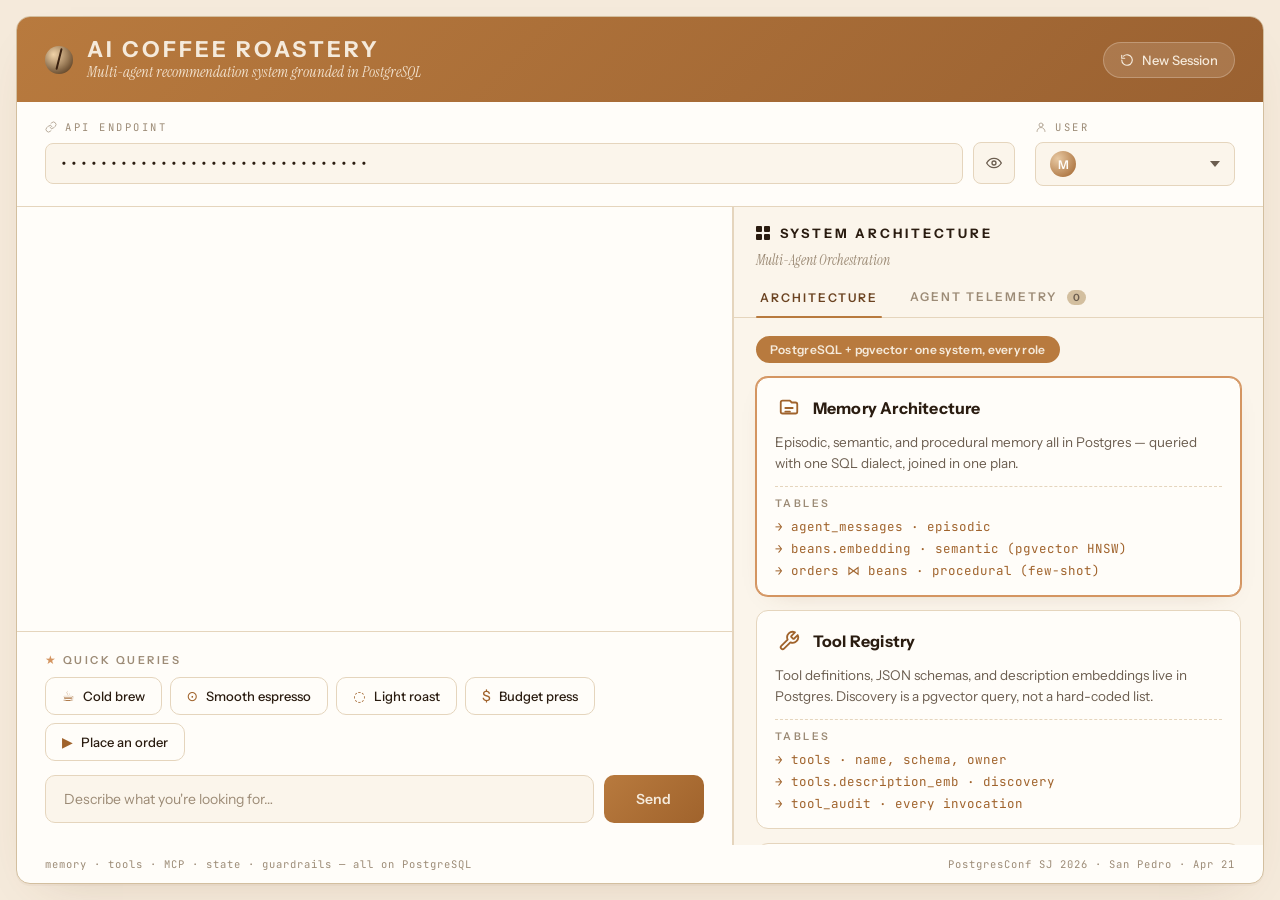
==== conferences/postgresconf-2026-agentic-postgres/static/index.html @ 7994aa8c "Initial: PostgresConf 2026 — Agentic AI on PostgreSQL" ====
<!doctype html>
<html lang="en">
<head>
<meta charset="utf-8" />
<meta name="viewport" content="width=device-width,initial-scale=1,maximum-scale=1" />
<title>AI Coffee Roastery · Agentic AI on PostgreSQL</title>
<link rel="preconnect" href="https://fonts.googleapis.com">
<link rel="preconnect" href="https://fonts.gstatic.com" crossorigin>
<link href="https://fonts.googleapis.com/css2?family=Instrument+Serif:ital@0;1&family=Instrument+Sans:wght@400;500;600;700&family=JetBrains+Mono:wght@400;500;700&display=swap" rel="stylesheet">
<style>
  :root {
    --cream:     #F5EADB;
    --cream-2:   #EFE2CE;
    --cream-3:   #FBF5EB;
    --paper:     #FFFDF9;
    --coffee:    #B87A3E;
    --coffee-d:  #6B4321;
    --coffee-l:  #D49561;
    --coffee-xl: #E8C9A3;
    --coffee-mid:#A0632C;
    --tan:       #D4A574;
    --ink:       #2A1C10;
    --ink-mut:   #6B5D4F;
    --ink-dim:   #9C8B76;
    --line-w:    #E5D5BD;
    --line-d:    #D3BF9F;
    --amber-chat:#C97F2A;
    --surface:   #FFFCF5;
    --surface-2: #F3E8D3;
    --accent-hi: #F0B877;
    --ok:        #6B8E4A;
    --warn:      #C97F2A;
    --err:       #B94A3B;

    --f-display: 'Instrument Serif', ui-serif, Georgia, serif;
    --f-ui:      'Instrument Sans', ui-sans-serif, system-ui, sans-serif;
    --f-mono:    'JetBrains Mono', ui-monospace, 'SF Mono', Menlo, monospace;
  }

  * { box-sizing: border-box; }
  html, body { margin: 0; height: 100%; overflow: hidden; font-family: var(--f-ui); }
  body {
    background: var(--cream);
    color: var(--ink);
    font-size: 14px;
    -webkit-font-smoothing: antialiased;
  }
  button { font-family: inherit; }
  input, textarea { font-family: inherit; }

  .app {
    display: grid;
    grid-template-rows: auto auto 1fr auto;
    height: 100vh;
    background: var(--cream);
    padding: 16px;
    gap: 0;
  }
  .shell {
    background: var(--paper);
    border: 1px solid var(--line-d);
    border-radius: 14px;
    overflow: hidden;
    display: grid;
    grid-template-rows: auto auto 1fr;
    box-shadow: 0 2px 0 rgba(107,67,33,0.04), 0 18px 50px -30px rgba(107,67,33,0.25);
  }
  .main { display: grid; grid-template-columns: minmax(0, 1.35fr) minmax(0, 1fr); min-height: 0; }
  @media (max-width: 1100px) { .main { grid-template-columns: 1fr; } .chat { border-right: 0 !important; } .side { border-top: 1px solid var(--line-w); } }

  .topbar {
    background: linear-gradient(135deg, #B87A3E 0%, #9A6131 100%);
    color: var(--cream);
    display: flex;
    align-items: center;
    justify-content: space-between;
    padding: 22px 28px;
  }
  .brand { display: flex; align-items: baseline; gap: 14px; }
  .brand .bean {
    width: 28px; height: 28px; border-radius: 50%;
    background: radial-gradient(circle at 30% 30%, #F1D3A8, #5A3818);
    position: relative; align-self: center;
    box-shadow: inset 0 -4px 8px rgba(0,0,0,0.18);
  }
  .brand .bean::after {
    content: ''; position: absolute; left: 50%; top: 10%;
    width: 2px; height: 80%; background: #3A2110;
    transform: translateX(-50%) rotate(14deg); border-radius: 2px;
  }
  .brand-text { display: flex; flex-direction: column; gap: 4px; }
  .brand .name {
    font-family: var(--f-ui); font-weight: 700;
    font-size: 22px; letter-spacing: 3px; text-transform: uppercase;
    line-height: 1;
  }
  .brand .sub {
    font-family: var(--f-display); font-style: italic;
    font-size: 15px; color: rgba(255,248,236,0.82);
    line-height: 1;
  }
  .topbar-right { display: flex; align-items: center; gap: 12px; }
  .new-session {
    display: inline-flex; align-items: center; gap: 8px;
    background: rgba(255,248,236,0.14);
    border: 1px solid rgba(255,248,236,0.25);
    color: var(--cream);
    font-family: var(--f-ui); font-size: 13px; font-weight: 500;
    padding: 9px 16px; border-radius: 999px;
    cursor: pointer; transition: background 0.15s, border-color 0.15s;
  }
  .new-session:hover { background: rgba(255,248,236,0.22); border-color: rgba(255,248,236,0.45); }
  .new-session svg { width: 14px; height: 14px; }

  .meta-row {
    display: grid;
    grid-template-columns: 1fr auto;
    gap: 20px;
    padding: 18px 28px 20px;
    background: var(--paper);
    border-bottom: 1px solid var(--line-w);
  }
  .meta-field { display: flex; flex-direction: column; gap: 8px; min-width: 0; }
  .meta-field .lbl {
    display: inline-flex; align-items: center; gap: 8px;
    font-family: var(--f-mono); font-size: 10.5px;
    color: var(--ink-dim); letter-spacing: 2.5px; text-transform: uppercase;
  }
  .meta-field .lbl svg { width: 12px; height: 12px; opacity: 0.7; }
  .endpoint-wrap { position: relative; display: flex; align-items: center; gap: 10px; }
  .endpoint-wrap input {
    flex: 1;
    border: 1px solid var(--line-w);
    background: var(--cream-3);
    color: var(--ink);
    border-radius: 8px;
    padding: 11px 14px;
    font-family: var(--f-mono); font-size: 13px; letter-spacing: 2px;
    outline: none;
    transition: border-color 0.15s;
  }
  .endpoint-wrap input:focus { border-color: var(--coffee-l); }
  .endpoint-wrap .eye {
    width: 42px; height: 42px;
    border: 1px solid var(--line-w); background: var(--cream-3);
    border-radius: 8px; cursor: pointer;
    display: inline-flex; align-items: center; justify-content: center;
    color: var(--ink-mut); transition: border-color 0.15s, color 0.15s;
  }
  .endpoint-wrap .eye:hover { border-color: var(--coffee-l); color: var(--coffee-d); }
  .endpoint-wrap .eye svg { width: 16px; height: 16px; }
  .user-select {
    display: flex; align-items: center; gap: 10px;
    min-width: 200px;
    border: 1px solid var(--line-w); background: var(--cream-3);
    border-radius: 8px;
    padding: 8px 14px;
  }
  .user-select .avatar {
    width: 26px; height: 26px; border-radius: 50%;
    background: radial-gradient(circle at 30% 30%, var(--coffee-xl), var(--coffee-mid));
    display: inline-flex; align-items: center; justify-content: center;
    font-family: var(--f-ui); font-weight: 600; font-size: 12px; color: var(--paper);
    flex-shrink: 0;
  }
  .user-select select {
    flex: 1;
    border: 0; background: transparent;
    font-family: var(--f-ui); font-size: 14px; font-weight: 500;
    color: var(--ink); outline: none;
    cursor: pointer; appearance: none; -webkit-appearance: none;
    padding-right: 18px;
    background-image: url("data:image/svg+xml;utf8,<svg xmlns='http://www.w3.org/2000/svg' width='10' height='6' viewBox='0 0 10 6'><path fill='%236B5D4F' d='M5 6 0 0h10z'/></svg>");
    background-repeat: no-repeat; background-position: right center;
  }

  .chat {
    background: var(--paper);
    color: var(--ink);
    border-right: 1px solid var(--line-w);
    display: flex; flex-direction: column;
    min-height: 0;
  }
  .chat-body {
    flex: 1; overflow-y: auto; padding: 24px 28px;
    display: flex; flex-direction: column; gap: 14px;
  }
  .chat-body::-webkit-scrollbar { width: 6px; }
  .chat-body::-webkit-scrollbar-thumb { background: var(--line-w); border-radius: 3px; }

  .msg {
    max-width: 92%;
    padding: 16px 20px;
    border-radius: 14px;
    line-height: 1.6;
    font-size: 15px;
    animation: msg-in 0.3s ease-out both;
  }
  @keyframes msg-in { from { opacity: 0; transform: translateY(6px); } to { opacity: 1; transform: translateY(0); } }
  .msg.user {
    align-self: flex-end;
    background: var(--coffee);
    color: var(--cream);
    border-bottom-right-radius: 4px;
    font-weight: 500;
    box-shadow: 0 4px 14px -8px rgba(111,67,33,0.45);
  }
  .msg.agent {
    align-self: flex-start;
    background: var(--cream-3);
    border: 1px solid var(--line-w);
    color: var(--ink);
    border-bottom-left-radius: 4px;
  }
  .msg.agent .label {
    display: inline-flex; align-items: center; gap: 8px;
    font-family: var(--f-ui); font-size: 11px;
    color: var(--coffee-mid); text-transform: uppercase;
    letter-spacing: 2.5px;
    margin-bottom: 9px;
    font-weight: 600;
  }
  .msg.agent .label::before {
    content: '';
    width: 14px; height: 14px;
    background:
      linear-gradient(var(--coffee-mid),var(--coffee-mid)) center/14px 2px no-repeat,
      linear-gradient(var(--coffee-mid),var(--coffee-mid)) center/14px 2px no-repeat,
      linear-gradient(var(--coffee-mid),var(--coffee-mid)) center/2px 14px no-repeat,
      linear-gradient(var(--coffee-mid),var(--coffee-mid)) center/2px 14px no-repeat;
    mask: conic-gradient(#000 0 0);
    background:
      radial-gradient(circle at 4px 4px, var(--coffee-mid) 2px, transparent 2.5px),
      radial-gradient(circle at 10px 4px, var(--coffee-mid) 2px, transparent 2.5px),
      radial-gradient(circle at 4px 10px, var(--coffee-mid) 2px, transparent 2.5px),
      radial-gradient(circle at 10px 10px, var(--coffee-mid) 2px, transparent 2.5px);
  }
  .msg.agent cite {
    font-style: normal;
    color: var(--coffee-d);
    border-bottom: 1px dashed var(--coffee-l);
    cursor: help;
    font-weight: 600;
  }
  .msg.agent cite:hover { background: rgba(184,122,62,0.08); }
  .msg .confidence {
    margin-top: 10px; padding-top: 10px;
    border-top: 1px dashed var(--line-w);
    font-family: var(--f-mono); font-size: 10px;
    color: var(--ink-dim); letter-spacing: 1px;
    display: flex; align-items: center; gap: 10px;
  }
  .msg .confidence .bar {
    flex: 1; height: 4px; background: var(--line-w);
    border-radius: 2px; overflow: hidden; position: relative;
  }
  .msg .confidence .bar::after {
    content: ''; display: block; height: 100%;
    background: linear-gradient(90deg, var(--coffee-l), var(--coffee-d));
    width: 0; transition: width 0.9s cubic-bezier(0.2,0.8,0.2,1);
  }
  .msg .confidence .bar.fill::after { width: var(--w, 90%); }

  .thinking {
    display: flex; align-items: center; gap: 10px;
    color: var(--ink-dim); font-size: 12.5px;
    font-family: var(--f-mono); padding: 4px 8px;
  }
  .thinking .bars { display: flex; gap: 3px; }
  .thinking .bars span {
    display: inline-block; width: 3px; height: 14px;
    background: var(--coffee-mid); border-radius: 1px;
    animation: bars 1.2s infinite ease-in-out;
  }
  .thinking .bars span:nth-child(2) { animation-delay: 0.15s; }
  .thinking .bars span:nth-child(3) { animation-delay: 0.3s; }
  .thinking .bars span:nth-child(4) { animation-delay: 0.45s; }
  @keyframes bars { 0%,100% { transform: scaleY(0.4); opacity: 0.4; } 50% { transform: scaleY(1); opacity: 1; } }

  .dock {
    padding: 18px 28px 22px;
    border-top: 1px solid var(--line-w);
    background: var(--paper);
  }
  .dock .label {
    display: inline-flex; align-items: center; gap: 7px;
    font-family: var(--f-ui); font-size: 11px; font-weight: 600;
    color: var(--ink-dim); letter-spacing: 2.5px; text-transform: uppercase;
    margin-bottom: 10px;
  }
  .dock .label::before {
    content: '★'; color: var(--coffee-l); font-size: 12px; letter-spacing: 0;
  }
  .pills { display: flex; flex-wrap: wrap; gap: 8px; margin-bottom: 14px; }
  .pill {
    cursor: pointer;
    background: var(--paper);
    color: var(--ink);
    border: 1px solid var(--line-w);
    border-radius: 10px;
    padding: 10px 16px;
    font-family: var(--f-ui); font-size: 13px; font-weight: 500;
    display: inline-flex; align-items: center; gap: 8px;
    transition: all 0.15s ease;
  }
  .pill .ico { color: var(--coffee-mid); font-size: 14px; line-height: 1; }
  .pill:hover:not(:disabled) { border-color: var(--coffee-l); background: var(--cream-3); }
  .pill:disabled { opacity: 0.45; cursor: not-allowed; }

  .input-row {
    display: flex; gap: 10px; align-items: stretch;
  }
  .input-row input[type="text"] {
    flex: 1;
    border: 1px solid var(--line-w);
    border-radius: 10px;
    padding: 14px 18px;
    background: var(--cream-3);
    color: var(--ink);
    font-size: 14px;
    outline: none;
    transition: border-color 0.15s;
  }
  .input-row input::placeholder { color: var(--ink-dim); }
  .input-row input:focus { border-color: var(--coffee-l); background: var(--paper); }
  .input-row button.send {
    border: 0; border-radius: 10px;
    padding: 0 32px;
    background: linear-gradient(135deg, var(--coffee) 0%, var(--coffee-mid) 100%);
    color: var(--cream);
    font-weight: 600; font-size: 14px; letter-spacing: 0.3px;
    cursor: pointer;
    transition: filter 0.15s, transform 0.05s;
  }
  .input-row button.send:hover:not(:disabled) { filter: brightness(1.05); }
  .input-row button.send:active:not(:disabled) { transform: translateY(1px); }
  .input-row button.send:disabled { background: var(--ink-dim); cursor: not-allowed; }

  .side {
    display: flex; flex-direction: column;
    min-height: 0; overflow: hidden;
    background: var(--cream-3);
    border-left: 1px solid var(--line-w);
  }
  .side-head {
    padding: 18px 22px 8px;
    display: flex; flex-direction: column; gap: 10px;
    background: var(--cream-3);
  }
  .side-title {
    display: inline-flex; align-items: center; gap: 10px;
    font-family: var(--f-ui); font-size: 13px; font-weight: 700;
    color: var(--ink); letter-spacing: 3px; text-transform: uppercase;
  }
  .side-title .grid-ico {
    display: inline-grid; grid-template-columns: 1fr 1fr; gap: 2px;
    width: 14px; height: 14px;
  }
  .side-title .grid-ico i {
    background: var(--ink); border-radius: 1px;
  }
  .side-sub {
    font-family: var(--f-display); font-style: italic; font-size: 14px;
    color: var(--ink-dim);
  }
  .side-tabs {
    display: flex; gap: 6px;
    padding: 0 22px; margin-top: 2px;
    border-bottom: 1px solid var(--line-w);
  }
  .side-tab {
    appearance: none;
    border: 0; background: transparent;
    font-family: var(--f-ui); font-size: 12px; font-weight: 600;
    color: var(--ink-dim); letter-spacing: 2px; text-transform: uppercase;
    padding: 10px 4px 12px; margin-right: 18px;
    cursor: pointer; position: relative;
    transition: color 0.15s;
  }
  .side-tab:hover { color: var(--coffee-d); }
  .side-tab.on { color: var(--coffee-d); }
  .side-tab.on::after {
    content: ''; position: absolute; left: 0; right: 0; bottom: -1px;
    height: 2px; background: var(--coffee);
    border-radius: 1px;
  }
  .side-tab .count {
    display: inline-block; min-width: 18px; padding: 1px 6px;
    border-radius: 999px; background: var(--coffee);
    color: var(--cream); font-size: 10px; margin-left: 6px;
    letter-spacing: 0; font-weight: 600;
  }
  .side-tab:not(.on) .count { background: var(--line-d); color: var(--ink-mut); }

  .side-body {
    flex: 1; overflow-y: auto;
    padding: 18px 22px 24px;
  }
  .side-body::-webkit-scrollbar { width: 8px; }
  .side-body::-webkit-scrollbar-thumb { background: var(--line-w); border-radius: 4px; }

  .arch-brand {
    display: inline-flex; align-items: center; gap: 6px;
    margin-bottom: 14px;
    font-family: var(--f-ui); font-size: 12px; font-weight: 600;
    color: var(--cream);
    background: var(--coffee);
    padding: 6px 14px; border-radius: 999px;
    letter-spacing: 0.3px;
  }
  .agents { display: flex; flex-direction: column; gap: 14px; }
  .agent-card {
    background: var(--paper);
    border: 1px solid var(--line-w);
    border-radius: 12px;
    padding: 16px 18px;
    transition: border-color 0.2s, box-shadow 0.2s;
  }
  .agent-card.primary {
    border-color: var(--coffee-l);
    box-shadow: 0 0 0 1px var(--coffee-l), 0 8px 26px -18px rgba(111,67,33,0.35);
  }
  .agent-card .head {
    display: flex; align-items: center; gap: 10px;
    margin-bottom: 10px;
  }
  .agent-card .ico {
    width: 28px; height: 28px; flex-shrink: 0;
    display: inline-flex; align-items: center; justify-content: center;
    color: var(--coffee-mid);
  }
  .agent-card .ico svg { width: 22px; height: 22px; }
  .agent-card h4 {
    margin: 0;
    font-family: var(--f-ui); font-size: 16px; font-weight: 700;
    color: var(--ink); letter-spacing: 0.2px;
  }
  .agent-card p {
    margin: 0 0 12px;
    font-size: 13.5px; line-height: 1.55;
    color: var(--ink-mut);
  }
  .agent-card .section-lbl {
    font-family: var(--f-ui); font-size: 10.5px; font-weight: 600;
    color: var(--ink-dim); letter-spacing: 2.5px; text-transform: uppercase;
    padding-top: 10px; margin-top: 10px;
    border-top: 1px dashed var(--line-w);
    display: block; margin-bottom: 8px;
  }
  .agent-card ul {
    margin: 0; padding: 0; list-style: none;
    display: flex; flex-direction: column; gap: 5px;
  }
  .agent-card ul li {
    display: flex; align-items: flex-start; gap: 8px;
    font-family: var(--f-mono); font-size: 12.5px;
    color: var(--coffee-mid);
  }
  .agent-card ul li::before {
    content: '→'; color: var(--coffee-mid); font-weight: 700;
    flex-shrink: 0;
  }

  .panels {
    display: flex; flex-direction: column; gap: 12px;
  }
  .empty {
    text-align: center; padding: 40px 20px; color: var(--ink-dim);
    border: 1px dashed var(--line-w);
    border-radius: 12px;
    background: var(--paper);
  }
  .empty .title {
    font-family: var(--f-display); font-style: italic;
    font-size: 22px; color: var(--coffee-d); margin-bottom: 6px;
  }
  .empty .hint {
    font-family: var(--f-ui); font-size: 11px;
    letter-spacing: 2.5px; text-transform: uppercase;
    color: var(--ink-dim); font-weight: 600;
  }
  .tele-status {
    display: flex; align-items: center; justify-content: space-between;
    font-family: var(--f-mono); font-size: 10.5px;
    color: var(--ink-dim); letter-spacing: 1px;
    margin-bottom: 4px;
  }
  .tele-status b { color: var(--coffee-d); font-weight: 600; }

  .panel {
    background: var(--paper);
    border: 1px solid var(--line-w);
    border-radius: 10px;
    overflow: hidden;
    animation: panel-in 0.32s ease-out both;
  }
  @keyframes panel-in { from { opacity: 0; transform: translateY(8px); } to { opacity: 1; transform: translateY(0); } }
  .panel-head {
    display: flex; align-items: center; gap: 10px;
    padding: 10px 14px;
    border-bottom: 1px solid var(--line-w);
    background: var(--cream-3);
  }
  .panel-head .tag {
    font-family: var(--f-mono); font-size: 9.5px; font-weight: 600;
    color: var(--coffee-d); letter-spacing: 2px; text-transform: uppercase;
    padding: 3px 8px; border: 1px solid var(--coffee-xl);
    border-radius: 4px; background: var(--cream);
    white-space: nowrap;
  }
  .panel-head .tag.amber { color: var(--warn); border-color: #EBC594; background: #FBECD4; }
  .panel-head .tag.green { color: var(--ok); border-color: #CFDCB7; background: #EEF3E1; }
  .panel-head .title { flex: 1; font-weight: 600; color: var(--ink); font-size: 13.5px; }
  .panel-head .dur { font-family: var(--f-mono); font-size: 10.5px; color: var(--ink-dim); }
  .panel-body { padding: 12px 14px; }

  .plan ol { margin: 0; padding: 0; list-style: none; display: flex; flex-direction: column; gap: 7px; }
  .plan li {
    display: flex; gap: 12px; align-items: flex-start;
    padding: 8px 10px; border-radius: 6px;
    font-size: 13px; background: var(--cream-3);
    border: 1px solid transparent;
  }
  .plan li .n { font-family: var(--f-mono); font-size: 11px; color: var(--coffee-mid); font-weight: 600; min-width: 22px; }
  .plan li .t { color: var(--ink); line-height: 1.5; }
  .plan li .s { font-family: var(--f-mono); font-size: 10px; color: var(--ink-dim); margin-left: auto; letter-spacing: 1px; text-transform: uppercase; }
  .plan li.done .s { color: var(--ok); }
  .plan li.active { background: var(--cream); border-color: var(--coffee-l); }
  .plan li.active .s { color: var(--coffee-d); }

  .sql {
    font-family: var(--f-mono); font-size: 12px;
    color: var(--ink); line-height: 1.55;
    background: var(--cream-3);
    padding: 11px 13px;
    border-radius: 6px;
    border: 1px solid var(--line-w);
    white-space: pre-wrap;
    overflow-x: auto;
  }
  .sql .kw  { color: var(--coffee-d); font-weight: 600; }
  .sql .op  { color: var(--coffee-mid); font-weight: 600; }
  .sql .str { color: var(--warn); }
  .sql .cmt { color: var(--ink-dim); font-style: italic; }

  .rows {
    margin-top: 10px;
    font-family: var(--f-mono); font-size: 11.5px;
    color: var(--ink-mut);
  }
  .rows .head {
    color: var(--ink-dim); letter-spacing: 1px; text-transform: uppercase;
    font-size: 10px; padding: 6px 0; border-bottom: 1px solid var(--line-w);
    display: grid; gap: 14px;
  }
  .rows .row {
    padding: 6px 0; border-bottom: 1px dashed var(--line-w);
    display: grid; gap: 14px; color: var(--ink);
    animation: row-in 0.22s ease-out both;
  }
  @keyframes row-in { from { opacity: 0; transform: translateX(-4px); } to { opacity: 1; transform: translateX(0); } }
  .rows .row:last-child { border-bottom: 0; }
  .rows .meta { font-family: var(--f-mono); font-size: 10.5px; color: var(--ink-dim); margin-top: 8px; letter-spacing: 0.3px; }
  .rows .meta b { color: var(--ok); font-weight: 600; }

  .footer {
    padding: 12px 28px;
    margin-top: 0;
    display: flex; justify-content: space-between; align-items: center;
    font-family: var(--f-mono); font-size: 10.5px; color: var(--ink-dim);
    letter-spacing: 1px;
  }

  .cite-pop {
    position: fixed; pointer-events: none;
    background: var(--ink); border: 1px solid var(--coffee-d);
    border-radius: 6px; padding: 8px 12px;
    font-family: var(--f-mono); font-size: 11px; color: var(--cream);
    max-width: 320px;
    box-shadow: 0 12px 40px rgba(42,28,16,0.35);
    opacity: 0; transition: opacity 0.15s;
    z-index: 100; line-height: 1.5;
  }
  .cite-pop.on { opacity: 1; }
  .cite-pop .k { color: var(--coffee-l); margin-right: 8px; }
</style>
</head>
<body>

<div class="app">
 <div class="shell">

  <header class="topbar">
    <div class="brand">
      <div class="bean"></div>
      <div class="brand-text">
        <div class="name">AI Coffee Roastery</div>
        <div class="sub">Multi-agent recommendation system grounded in PostgreSQL</div>
      </div>
    </div>
    <div class="topbar-right">
      <button class="new-session" id="reset" title="Start a fresh session">
        <svg viewBox="0 0 24 24" fill="none" stroke="currentColor" stroke-width="2" stroke-linecap="round" stroke-linejoin="round"><path d="M3 12a9 9 0 1 0 3-6.7"/><path d="M3 4v5h5"/></svg>
        <span>New Session</span>
      </button>
    </div>
  </header>

  <div class="meta-row">
    <div class="meta-field">
      <span class="lbl">
        <svg viewBox="0 0 24 24" fill="none" stroke="currentColor" stroke-width="2" stroke-linecap="round" stroke-linejoin="round"><path d="M10 13a5 5 0 0 0 7.54.54l3-3a5 5 0 0 0-7.07-7.07l-1.72 1.71"/><path d="M14 11a5 5 0 0 0-7.54-.54l-3 3a5 5 0 0 0 7.07 7.07l1.71-1.71"/></svg>
        API Endpoint
      </span>
      <div class="endpoint-wrap">
        <input id="endpoint" type="password" value="http://localhost:8000/api/query" spellcheck="false" />
        <button class="eye" id="eye" title="Toggle visibility" aria-label="Toggle visibility">
          <svg id="eye-ico" viewBox="0 0 24 24" fill="none" stroke="currentColor" stroke-width="2" stroke-linecap="round" stroke-linejoin="round"><path d="M1 12s4-7 11-7 11 7 11 7-4 7-11 7-11-7-11-7z"/><circle cx="12" cy="12" r="3"/></svg>
        </button>
      </div>
    </div>
    <div class="meta-field">
      <span class="lbl">
        <svg viewBox="0 0 24 24" fill="none" stroke="currentColor" stroke-width="2" stroke-linecap="round" stroke-linejoin="round"><circle cx="12" cy="8" r="4"/><path d="M4 21a8 8 0 0 1 16 0"/></svg>
        User
      </span>
      <div class="user-select">
        <span class="avatar" id="avatar">M</span>
        <select id="customer"></select>
      </div>
    </div>
  </div>

  <div class="main">

    <section class="chat">
      <div class="chat-body" id="chat"></div>

      <div class="dock">
        <div class="label">Quick Queries</div>
        <div class="pills" id="pills">
          <button class="pill" data-q="Cold brew options"><span class="ico">☕</span>Cold brew</button>
          <button class="pill" data-q="Smooth espresso"><span class="ico">⊙</span>Smooth espresso</button>
          <button class="pill" data-q="Light roast pour-over"><span class="ico">◌</span>Light roast</button>
          <button class="pill" data-q="Budget French press"><span class="ico">$</span>Budget press</button>
          <button class="pill" data-q="Order a bag of cold brew"><span class="ico">▶</span>Place an order</button>
        </div>
        <div class="input-row">
          <input type="text" id="q" placeholder="Describe what you're looking for…" autocomplete="off" />
          <button class="send" id="send">Send</button>
        </div>
      </div>
    </section>

    <aside class="side">
      <div class="side-head">
        <div class="side-title">
          <span class="grid-ico"><i></i><i></i><i></i><i></i></span>
          <span id="sideTitleText">System Architecture</span>
        </div>
        <div class="side-sub" id="sideSubText">Multi-Agent Orchestration</div>
      </div>
      <div class="side-tabs">
        <button class="side-tab on" data-tab="arch">Architecture</button>
        <button class="side-tab" data-tab="tele">
          Agent Telemetry
          <span class="count" id="teleCount">0</span>
        </button>
      </div>
      <div class="side-body">
        <div id="archView">
          <div class="arch-brand">PostgreSQL + pgvector · one system, every role</div>
          <div class="agents">
            <div class="agent-card primary">
              <div class="head">
                <span class="ico">
                  <svg viewBox="0 0 24 24" fill="none" stroke="currentColor" stroke-width="2" stroke-linecap="round" stroke-linejoin="round"><path d="M21 8a2 2 0 0 0-2-2h-4l-2-2H5a2 2 0 0 0-2 2v10a2 2 0 0 0 2 2h14a2 2 0 0 0 2-2z"/><path d="M8 12h8M8 16h5"/></svg>
                </span>
                <h4>Memory Architecture</h4>
              </div>
              <p>Episodic, semantic, and procedural memory all in Postgres — queried with one SQL dialect, joined in one plan.</p>
              <span class="section-lbl">Tables</span>
              <ul>
                <li>agent_messages · episodic</li>
                <li>beans.embedding · semantic (pgvector HNSW)</li>
                <li>orders ⋈ beans · procedural (few-shot)</li>
              </ul>
            </div>

            <div class="agent-card">
              <div class="head">
                <span class="ico">
                  <svg viewBox="0 0 24 24" fill="none" stroke="currentColor" stroke-width="2" stroke-linecap="round" stroke-linejoin="round"><path d="M14.7 6.3a1 1 0 0 0 0 1.4l1.6 1.6a1 1 0 0 0 1.4 0l3.77-3.77a6 6 0 0 1-7.94 7.94l-6.91 6.91a2.12 2.12 0 0 1-3-3l6.91-6.91a6 6 0 0 1 7.94-7.94z"/></svg>
                </span>
                <h4>Tool Registry</h4>
              </div>
              <p>Tool definitions, JSON schemas, and description embeddings live in Postgres. Discovery is a pgvector query, not a hard-coded list.</p>
              <span class="section-lbl">Tables</span>
              <ul>
                <li>tools · name, schema, owner</li>
                <li>tools.description_emb · discovery</li>
                <li>tool_audit · every invocation</li>
              </ul>
            </div>

            <div class="agent-card">
              <div class="head">
                <span class="ico">
                  <svg viewBox="0 0 24 24" fill="none" stroke="currentColor" stroke-width="2" stroke-linecap="round" stroke-linejoin="round"><rect x="3" y="4" width="18" height="6" rx="1"/><rect x="3" y="14" width="18" height="6" rx="1"/><path d="M7 7h.01M7 17h.01"/></svg>
                </span>
                <h4>MCP Integration</h4>
              </div>
              <p>Schema introspection + safe parameterized SELECT exposed over stdio — any MCP client (Claude Desktop, Cursor) can query Postgres.</p>
              <span class="section-lbl">Tools</span>
              <ul>
                <li>list_tables</li>
                <li>describe(table)</li>
                <li>run_query(sql, params)</li>
              </ul>
            </div>

            <div class="agent-card">
              <div class="head">
                <span class="ico">
                  <svg viewBox="0 0 24 24" fill="none" stroke="currentColor" stroke-width="2" stroke-linecap="round" stroke-linejoin="round"><circle cx="12" cy="12" r="10"/><polyline points="12 6 12 12 16 14"/></svg>
                </span>
                <h4>State Management</h4>
              </div>
              <p>Workflow plan + step index persisted to <code>agent_sessions.workflow_state</code> at every step boundary — resumable after crash.</p>
              <span class="section-lbl">Tables</span>
              <ul>
                <li>agent_sessions.workflow_state</li>
                <li>checkpoints after each step</li>
                <li>resume from step_index</li>
              </ul>
            </div>

            <div class="agent-card">
              <div class="head">
                <span class="ico">
                  <svg viewBox="0 0 24 24" fill="none" stroke="currentColor" stroke-width="2" stroke-linecap="round" stroke-linejoin="round"><path d="M12 2 4 6v6c0 5 3.5 9 8 10 4.5-1 8-5 8-10V6z"/><polyline points="9 12 11 14 15 10"/></svg>
                </span>
                <h4>Grounding &amp; Guardrails</h4>
              </div>
              <p>Every claim re-verified against canonical rows, confidence scored from data availability, and sensitive tools block on approval.</p>
              <span class="section-lbl">Checks</span>
              <ul>
                <li>fact-check pass before reply</li>
                <li>confidence from row coverage</li>
                <li>approvals queue for place_order</li>
              </ul>
            </div>
          </div>
        </div>

        <div id="teleView" style="display:none">
          <div class="tele-status">
            <span>session · <b id="sid">—</b></span>
            <span>elapsed · <b id="elapsed">0ms</b></span>
          </div>
          <div class="panels" id="panels"></div>
        </div>
      </div>
    </aside>

  </div>

  <footer class="footer">
    <span>memory · tools · MCP · state · guardrails — all on PostgreSQL</span>
    <span>PostgresConf SJ 2026 · San Pedro · Apr 21</span>
  </footer>

 </div>
</div>

<div class="cite-pop" id="citePop"></div>

<script>
// ------------------ tiny helpers ------------------
const $   = s => document.querySelector(s);
const el  = (t, c, h) => { const e = document.createElement(t); if (c) e.className = c; if (h !== undefined) e.innerHTML = h; return e; };
const esc = s => String(s).replace(/&/g,'&amp;').replace(/</g,'&lt;').replace(/>/g,'&gt;');
const sleep = ms => new Promise(r => setTimeout(r, ms));

// SQL highlighter with sentinel tokens (no self-matching)
function kwify(sql) {
  let s = esc(sql);
  s = s.replace(/--[^\n]*/g, m => `\u0001${m}\u0002`);
  s = s.replace(/'[^']*'/g,  m => `\u0003${m}\u0004`);
  s = s.replace(/\$\d+/g,    m => `\u0003${m}\u0004`);
  s = s.replace(/\b(SELECT|FROM|WHERE|AND|OR|ORDER BY|LIMIT|JOIN|LEFT|INNER|ON|AS|GROUP BY|DESC|ASC|INSERT|INTO|VALUES|UPDATE|SET|RETURNING|WITH|BEGIN|COMMIT|CREATE|TABLE|INDEX|USING|EXTENSION|PRIMARY|KEY|NOT|NULL|DEFAULT|TRUE|FALSE|ANY|IN)\b/g, '\u0005$1\u0006');
  s = s.replace(/(&lt;=&gt;|&lt;-&gt;|&lt;#&gt;)/g, '\u0007$1\u0008');
  s = s.replace(/\u0001/g, '<span class="cmt">').replace(/\u0002/g, '</span>');
  s = s.replace(/\u0003/g, '<span class="str">').replace(/\u0004/g, '</span>');
  s = s.replace(/\u0005/g, '<span class="kw">').replace(/\u0006/g, '</span>');
  s = s.replace(/\u0007/g, '<span class="op">').replace(/\u0008/g, '</span>');
  return s;
}

// ------------------ state ------------------
const state = {
  customers: [],
  customerId: null,
  sessionId: null,
  busy: false,
  startedAt: 0,
  timer: null,
};

async function init() {
  const r = await fetch('/api/customers');
  state.customers = await r.json();
  const sel = $('#customer');
  sel.innerHTML = state.customers.map(c => `<option value="${c.id}">${c.name}</option>`).join('');
  sel.addEventListener('change', () => { state.customerId = sel.value; onCustomerChange(); });
  state.customerId = state.customers[0]?.id;
  onCustomerChange();

  document.querySelectorAll('.pill[data-q]').forEach(p => {
    p.addEventListener('click', () => run(p.dataset.q));
  });
  $('#reset').addEventListener('click', reset);
  $('#send').addEventListener('click', () => {
    const q = $('#q').value.trim();
    if (q) run(q);
  });
  $('#q').addEventListener('keydown', e => {
    if (e.key === 'Enter') {
      const q = $('#q').value.trim();
      if (q) run(q);
    }
  });

  $('#eye').addEventListener('click', () => {
    const inp = $('#endpoint');
    inp.type = inp.type === 'password' ? 'text' : 'password';
  });

  document.querySelectorAll('.side-tab').forEach(t => {
    t.addEventListener('click', () => switchTab(t.dataset.tab));
  });

  emptyTelemetry();

  // hover citations
  document.addEventListener('mouseover', e => {
    const c = e.target.closest('cite[data-k]');
    if (!c) return;
    const pop = $('#citePop');
    pop.textContent = `Postgres row · ${c.dataset.k}`;
    pop.classList.add('on');
    const r = c.getBoundingClientRect();
    pop.style.left = Math.min(window.innerWidth - 340, r.left) + 'px';
    pop.style.top  = (r.bottom + 6) + 'px';
  });
  document.addEventListener('mouseout', e => {
    if (e.target.closest('cite[data-k]')) $('#citePop').classList.remove('on');
  });
}

function onCustomerChange() {
  const c = state.customers.find(x => x.id === state.customerId);
  const chat = $('#chat');
  chat.innerHTML = '';
  const m = el('div', 'msg agent');
  const firstName = c ? c.name : 'there';
  m.innerHTML = `<span class="label">Manager</span>
    Hey there. I coordinate our roasting and flavor teams to find you the right beans. What kind of coffee are you after, ${esc(firstName)}?`;
  chat.appendChild(m);
  $('#avatar').textContent = firstName.charAt(0).toUpperCase();
  state.sessionId = null;
  const sid = $('#sid'); if (sid) sid.textContent = '—';
  emptyTelemetry();
  setTeleCount(0);
}

function emptyTelemetry() {
  $('#panels').innerHTML = `
    <div class="empty">
      <div class="title">No live events yet</div>
      <div class="hint">Ask something to see the agents work</div>
    </div>`;
}

function setTeleCount(n) {
  const el = $('#teleCount'); if (el) el.textContent = String(n);
}

function switchTab(name) {
  document.querySelectorAll('.side-tab').forEach(t => t.classList.toggle('on', t.dataset.tab === name));
  $('#archView').style.display = name === 'arch' ? '' : 'none';
  $('#teleView').style.display = name === 'tele' ? '' : 'none';
  $('#sideTitleText').textContent = name === 'arch' ? 'System Architecture' : 'Agent Telemetry';
  $('#sideSubText').textContent  = name === 'arch' ? 'Multi-Agent Orchestration' : 'Live trace of agent activity';
}

function reset() {
  state.sessionId = null;
  const sid = $('#sid'); if (sid) sid.textContent = '—';
  const el = $('#elapsed'); if (el) el.textContent = '0ms';
  onCustomerChange();
  switchTab('arch');
}

// ------------------ main run ------------------
async function run(query) {
  if (state.busy) return;
  state.busy = true;
  document.querySelectorAll('.pill').forEach(p => p.disabled = true);
  $('#send').disabled = true;

  // add user msg
  const chat = $('#chat');
  const uMsg = el('div', 'msg user', esc(query));
  chat.appendChild(uMsg);
  chat.scrollTop = chat.scrollHeight;
  $('#q').value = '';

  // thinking indicator
  const think = el('div', 'thinking');
  think.innerHTML = `<div class="bars"><span></span><span></span><span></span><span></span></div><span>thinking…</span>`;
  chat.appendChild(think);
  chat.scrollTop = chat.scrollHeight;

  $('#panels').innerHTML = '';
  setTeleCount(0);
  switchTab('tele');
  state.startedAt = performance.now();
  clearInterval(state.timer);
  state.timer = setInterval(() => {
    const el = $('#elapsed'); if (el) el.textContent = Math.round(performance.now() - state.startedAt) + 'ms';
  }, 60);

  let data;
  try {
    const res = await fetch('/api/query', {
      method: 'POST',
      headers: {'Content-Type': 'application/json'},
      body: JSON.stringify({ customer_id: state.customerId, query, session_id: state.sessionId }),
    });
    if (!res.ok) throw new Error(`HTTP ${res.status}`);
    data = await res.json();
  } catch (err) {
    think.remove();
    const e = el('div', 'msg agent');
    e.innerHTML = `<span class="label" style="color:var(--amber-chat)">Error</span>${esc(err.message)}. Is the API running?`;
    chat.appendChild(e);
    clearInterval(state.timer);
    state.busy = false;
    document.querySelectorAll('.pill').forEach(p => p.disabled = false);
    $('#send').disabled = false;
    return;
  }

  state.sessionId = data.session_id;
  const sidEl = $('#sid'); if (sidEl) sidEl.textContent = data.session_id.slice(0, 8);

  // replay events with small staged delays for visual effect
  await playEvents(data.events, think);

  clearInterval(state.timer);
  state.busy = false;
  document.querySelectorAll('.pill').forEach(p => p.disabled = false);
  $('#send').disabled = false;
}

// ------------------ event renderer ------------------
let currentPlan = null;

async function playEvents(events, think) {
  currentPlan = null;
  let responseRendered = false;
  let n = 0;

  for (const ev of events) {
    if (ev.type === 'plan') {
      renderPlan(ev);
      n++; setTeleCount(n);
      await sleep(280);
    } else if (ev.type === 'step') {
      updateStep(ev);
      await sleep(40);
    } else if (ev.type === 'panel') {
      renderPanel(ev);
      n++; setTeleCount(n);
      await sleep(420);
    } else if (ev.type === 'response') {
      think.remove();
      await renderResponse(ev);
      responseRendered = true;
    }
  }
  if (!responseRendered) think.remove();
}

function renderPlan(ev) {
  const p = el('div', 'panel');
  p.innerHTML = `
    <div class="panel-head">
      <span class="tag">PLAN</span>
      <span class="title">${esc(ev.title)}</span>
      <span class="dur">~${ev.duration_ms}ms</span>
    </div>
    <div class="panel-body">
      <div class="plan">
        <ol>
          ${ev.steps.map((s, i) => `
            <li>
              <span class="n">${String(i+1).padStart(2,'0')}</span>
              <span class="t">${esc(s)}</span>
              <span class="s">queued</span>
            </li>`).join('')}
        </ol>
      </div>
    </div>`;
  $('#panels').appendChild(p);
  $('#panels').scrollTop = $('#panels').scrollHeight;
  currentPlan = p;
}

function updateStep(ev) {
  if (!currentPlan) return;
  const li = currentPlan.querySelectorAll('.plan li')[ev.index];
  if (!li) return;
  li.classList.remove('active', 'done');
  if (ev.state === 'active') { li.classList.add('active'); li.querySelector('.s').textContent = 'running'; }
  else if (ev.state === 'done') { li.classList.add('done'); li.querySelector('.s').textContent = 'ok'; }
}

function renderPanel(ev) {
  const p = el('div', 'panel');
  const tagCls = ev.tag_class && ev.tag_class !== 'cyan' ? ` ${ev.tag_class}` : '';
  p.innerHTML = `
    <div class="panel-head">
      <span class="tag${tagCls}">${esc(ev.tag)}</span>
      <span class="title">${esc(ev.title)}</span>
      <span class="dur">${ev.duration_ms ? ev.duration_ms + 'ms' : ''}</span>
    </div>
    <div class="panel-body"></div>`;
  const body = p.querySelector('.panel-body');

  if (ev.sql) {
    const s = el('div', 'sql');
    s.innerHTML = kwify(ev.sql);
    body.appendChild(s);
  }
  if (ev.columns && ev.columns.length) {
    const cols = ev.columns.length;
    const gridCols = `repeat(${cols}, minmax(0, 1fr))`;
    const rwrap = el('div', 'rows');
    const head = el('div', 'head');
    head.style.gridTemplateColumns = gridCols;
    head.innerHTML = ev.columns.map(c => `<span>${esc(c)}</span>`).join('');
    rwrap.appendChild(head);
    (ev.rows || []).forEach((row, i) => {
      setTimeout(() => {
        const r = el('div', 'row');
        r.style.gridTemplateColumns = gridCols;
        r.innerHTML = row.map(v => `<span>${esc(v)}</span>`).join('');
        rwrap.appendChild(r);
        $('#panels').scrollTop = $('#panels').scrollHeight;
      }, 100 + i * 80);
    });
    if (ev.meta) {
      setTimeout(() => {
        const m = el('div', 'meta', ev.meta);  // meta can contain trusted <b> from backend
        rwrap.appendChild(m);
        $('#panels').scrollTop = $('#panels').scrollHeight;
      }, 100 + (ev.rows || []).length * 80 + 100);
    }
    body.appendChild(rwrap);
  } else if (ev.meta) {
    const mw = el('div', 'rows');
    mw.appendChild(el('div', 'meta', ev.meta));
    body.appendChild(mw);
  }

  $('#panels').appendChild(p);
  $('#panels').scrollTop = $('#panels').scrollHeight;
}

async function renderResponse(ev) {
  const chat = $('#chat');
  const m = el('div', 'msg agent');
  m.innerHTML = `<span class="label">Coordinator · grounded response</span><span class="body"></span>`;
  chat.appendChild(m);
  const body = m.querySelector('.body');

  // type-stream, chunk by word for speed, preserving HTML tags
  const tokens = ev.text.split(/(\s+|<[^>]+>)/).filter(Boolean);
  for (const t of tokens) {
    body.innerHTML += t;
    chat.scrollTop = chat.scrollHeight;
    if (!t.startsWith('<') && t.trim()) await sleep(12);
  }

  // confidence bar
  if (ev.confidence !== undefined) {
    const c = el('div', 'confidence');
    c.innerHTML = `
      <span>confidence</span>
      <div class="bar" style="--w:${ev.confidence}%"></div>
      <span style="font-weight:500;color:var(--ink)">${ev.confidence}%</span>`;
    m.appendChild(c);
    requestAnimationFrame(() => c.querySelector('.bar').classList.add('fill'));
  }
}

init();
</script>
</body>
</html>
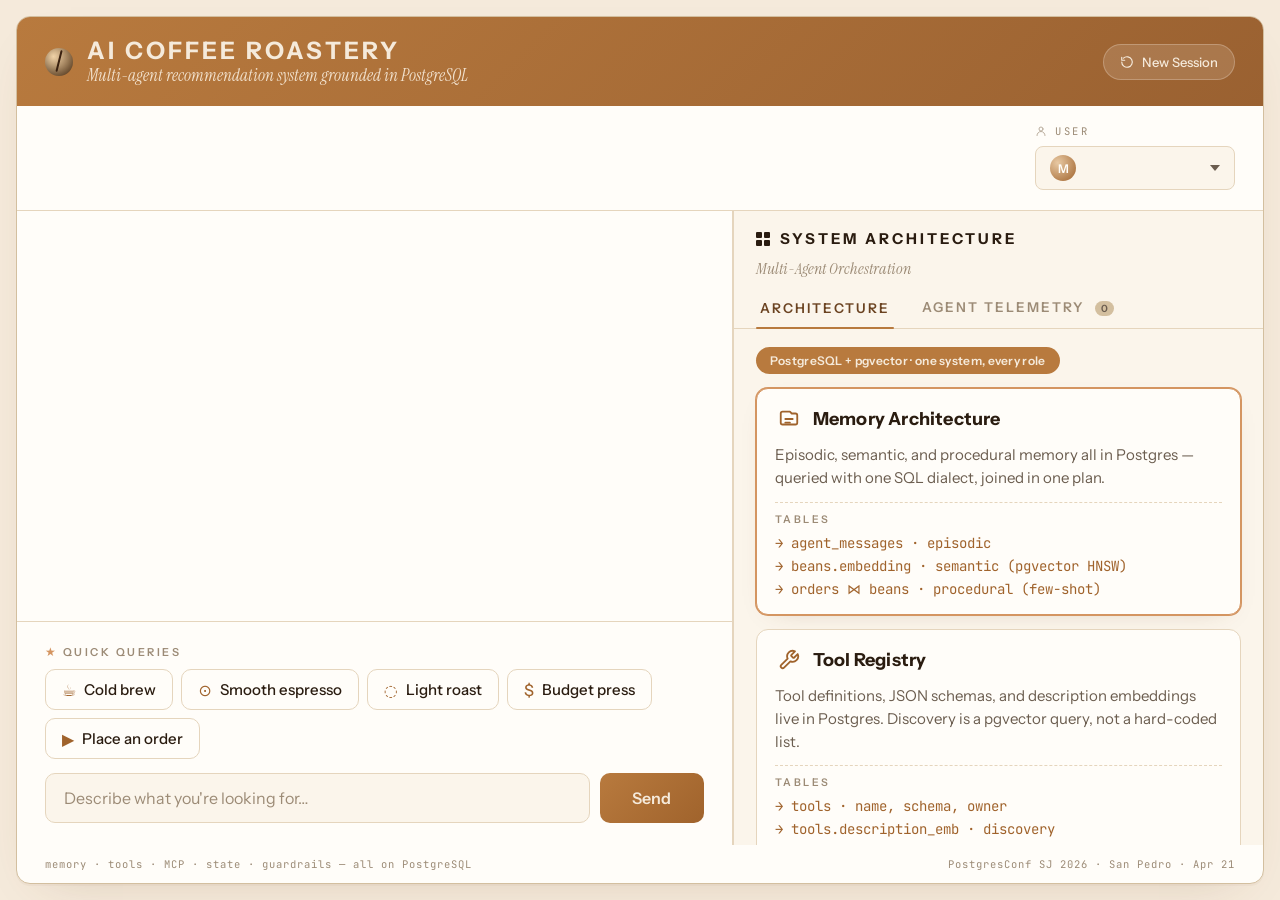
==== commit 0dedfa06: "docs(postgresconf-2026): Restructure README for live demo Reshape README around three customer scena" ====
--- a/conferences/postgresconf-2026-agentic-postgres/static/index.html
+++ b/conferences/postgresconf-2026-agentic-postgres/static/index.html
@@ -1,1001 +1,1609 @@
 <!doctype html>
 <html lang="en">
-<head>
-<meta charset="utf-8" />
-<meta name="viewport" content="width=device-width,initial-scale=1,maximum-scale=1" />
-<title>AI Coffee Roastery · Agentic AI on PostgreSQL</title>
-<link rel="preconnect" href="https://fonts.googleapis.com">
-<link rel="preconnect" href="https://fonts.gstatic.com" crossorigin>
-<link href="https://fonts.googleapis.com/css2?family=Instrument+Serif:ital@0;1&family=Instrument+Sans:wght@400;500;600;700&family=JetBrains+Mono:wght@400;500;700&display=swap" rel="stylesheet">
-<style>
-  :root {
-    --cream:     #F5EADB;
-    --cream-2:   #EFE2CE;
-    --cream-3:   #FBF5EB;
-    --paper:     #FFFDF9;
-    --coffee:    #B87A3E;
-    --coffee-d:  #6B4321;
-    --coffee-l:  #D49561;
-    --coffee-xl: #E8C9A3;
-    --coffee-mid:#A0632C;
-    --tan:       #D4A574;
-    --ink:       #2A1C10;
-    --ink-mut:   #6B5D4F;
-    --ink-dim:   #9C8B76;
-    --line-w:    #E5D5BD;
-    --line-d:    #D3BF9F;
-    --amber-chat:#C97F2A;
-    --surface:   #FFFCF5;
-    --surface-2: #F3E8D3;
-    --accent-hi: #F0B877;
-    --ok:        #6B8E4A;
-    --warn:      #C97F2A;
-    --err:       #B94A3B;
-
-    --f-display: 'Instrument Serif', ui-serif, Georgia, serif;
-    --f-ui:      'Instrument Sans', ui-sans-serif, system-ui, sans-serif;
-    --f-mono:    'JetBrains Mono', ui-monospace, 'SF Mono', Menlo, monospace;
-  }
-
-  * { box-sizing: border-box; }
-  html, body { margin: 0; height: 100%; overflow: hidden; font-family: var(--f-ui); }
-  body {
-    background: var(--cream);
-    color: var(--ink);
-    font-size: 14px;
-    -webkit-font-smoothing: antialiased;
-  }
-  button { font-family: inherit; }
-  input, textarea { font-family: inherit; }
-
-  .app {
-    display: grid;
-    grid-template-rows: auto auto 1fr auto;
-    height: 100vh;
-    background: var(--cream);
-    padding: 16px;
-    gap: 0;
-  }
-  .shell {
-    background: var(--paper);
-    border: 1px solid var(--line-d);
-    border-radius: 14px;
-    overflow: hidden;
-    display: grid;
-    grid-template-rows: auto auto 1fr;
-    box-shadow: 0 2px 0 rgba(107,67,33,0.04), 0 18px 50px -30px rgba(107,67,33,0.25);
-  }
-  .main { display: grid; grid-template-columns: minmax(0, 1.35fr) minmax(0, 1fr); min-height: 0; }
-  @media (max-width: 1100px) { .main { grid-template-columns: 1fr; } .chat { border-right: 0 !important; } .side { border-top: 1px solid var(--line-w); } }
-
-  .topbar {
-    background: linear-gradient(135deg, #B87A3E 0%, #9A6131 100%);
-    color: var(--cream);
-    display: flex;
-    align-items: center;
-    justify-content: space-between;
-    padding: 22px 28px;
-  }
-  .brand { display: flex; align-items: baseline; gap: 14px; }
-  .brand .bean {
-    width: 28px; height: 28px; border-radius: 50%;
-    background: radial-gradient(circle at 30% 30%, #F1D3A8, #5A3818);
-    position: relative; align-self: center;
-    box-shadow: inset 0 -4px 8px rgba(0,0,0,0.18);
-  }
-  .brand .bean::after {
-    content: ''; position: absolute; left: 50%; top: 10%;
-    width: 2px; height: 80%; background: #3A2110;
-    transform: translateX(-50%) rotate(14deg); border-radius: 2px;
-  }
-  .brand-text { display: flex; flex-direction: column; gap: 4px; }
-  .brand .name {
-    font-family: var(--f-ui); font-weight: 700;
-    font-size: 22px; letter-spacing: 3px; text-transform: uppercase;
-    line-height: 1;
-  }
-  .brand .sub {
-    font-family: var(--f-display); font-style: italic;
-    font-size: 15px; color: rgba(255,248,236,0.82);
-    line-height: 1;
-  }
-  .topbar-right { display: flex; align-items: center; gap: 12px; }
-  .new-session {
-    display: inline-flex; align-items: center; gap: 8px;
-    background: rgba(255,248,236,0.14);
-    border: 1px solid rgba(255,248,236,0.25);
-    color: var(--cream);
-    font-family: var(--f-ui); font-size: 13px; font-weight: 500;
-    padding: 9px 16px; border-radius: 999px;
-    cursor: pointer; transition: background 0.15s, border-color 0.15s;
-  }
-  .new-session:hover { background: rgba(255,248,236,0.22); border-color: rgba(255,248,236,0.45); }
-  .new-session svg { width: 14px; height: 14px; }
-
-  .meta-row {
-    display: grid;
-    grid-template-columns: 1fr auto;
-    gap: 20px;
-    padding: 18px 28px 20px;
-    background: var(--paper);
-    border-bottom: 1px solid var(--line-w);
-  }
-  .meta-field { display: flex; flex-direction: column; gap: 8px; min-width: 0; }
-  .meta-field .lbl {
-    display: inline-flex; align-items: center; gap: 8px;
-    font-family: var(--f-mono); font-size: 10.5px;
-    color: var(--ink-dim); letter-spacing: 2.5px; text-transform: uppercase;
-  }
-  .meta-field .lbl svg { width: 12px; height: 12px; opacity: 0.7; }
-  .endpoint-wrap { position: relative; display: flex; align-items: center; gap: 10px; }
-  .endpoint-wrap input {
-    flex: 1;
-    border: 1px solid var(--line-w);
-    background: var(--cream-3);
-    color: var(--ink);
-    border-radius: 8px;
-    padding: 11px 14px;
-    font-family: var(--f-mono); font-size: 13px; letter-spacing: 2px;
-    outline: none;
-    transition: border-color 0.15s;
-  }
-  .endpoint-wrap input:focus { border-color: var(--coffee-l); }
-  .endpoint-wrap .eye {
-    width: 42px; height: 42px;
-    border: 1px solid var(--line-w); background: var(--cream-3);
-    border-radius: 8px; cursor: pointer;
-    display: inline-flex; align-items: center; justify-content: center;
-    color: var(--ink-mut); transition: border-color 0.15s, color 0.15s;
-  }
-  .endpoint-wrap .eye:hover { border-color: var(--coffee-l); color: var(--coffee-d); }
-  .endpoint-wrap .eye svg { width: 16px; height: 16px; }
-  .user-select {
-    display: flex; align-items: center; gap: 10px;
-    min-width: 200px;
-    border: 1px solid var(--line-w); background: var(--cream-3);
-    border-radius: 8px;
-    padding: 8px 14px;
-  }
-  .user-select .avatar {
-    width: 26px; height: 26px; border-radius: 50%;
-    background: radial-gradient(circle at 30% 30%, var(--coffee-xl), var(--coffee-mid));
-    display: inline-flex; align-items: center; justify-content: center;
-    font-family: var(--f-ui); font-weight: 600; font-size: 12px; color: var(--paper);
-    flex-shrink: 0;
-  }
-  .user-select select {
-    flex: 1;
-    border: 0; background: transparent;
-    font-family: var(--f-ui); font-size: 14px; font-weight: 500;
-    color: var(--ink); outline: none;
-    cursor: pointer; appearance: none; -webkit-appearance: none;
-    padding-right: 18px;
-    background-image: url("data:image/svg+xml;utf8,<svg xmlns='http://www.w3.org/2000/svg' width='10' height='6' viewBox='0 0 10 6'><path fill='%236B5D4F' d='M5 6 0 0h10z'/></svg>");
-    background-repeat: no-repeat; background-position: right center;
-  }
-
-  .chat {
-    background: var(--paper);
-    color: var(--ink);
-    border-right: 1px solid var(--line-w);
-    display: flex; flex-direction: column;
-    min-height: 0;
-  }
-  .chat-body {
-    flex: 1; overflow-y: auto; padding: 24px 28px;
-    display: flex; flex-direction: column; gap: 14px;
-  }
-  .chat-body::-webkit-scrollbar { width: 6px; }
-  .chat-body::-webkit-scrollbar-thumb { background: var(--line-w); border-radius: 3px; }
-
-  .msg {
-    max-width: 92%;
-    padding: 16px 20px;
-    border-radius: 14px;
-    line-height: 1.6;
-    font-size: 15px;
-    animation: msg-in 0.3s ease-out both;
-  }
-  @keyframes msg-in { from { opacity: 0; transform: translateY(6px); } to { opacity: 1; transform: translateY(0); } }
-  .msg.user {
-    align-self: flex-end;
-    background: var(--coffee);
-    color: var(--cream);
-    border-bottom-right-radius: 4px;
-    font-weight: 500;
-    box-shadow: 0 4px 14px -8px rgba(111,67,33,0.45);
-  }
-  .msg.agent {
-    align-self: flex-start;
-    background: var(--cream-3);
-    border: 1px solid var(--line-w);
-    color: var(--ink);
-    border-bottom-left-radius: 4px;
-  }
-  .msg.agent .label {
-    display: inline-flex; align-items: center; gap: 8px;
-    font-family: var(--f-ui); font-size: 11px;
-    color: var(--coffee-mid); text-transform: uppercase;
-    letter-spacing: 2.5px;
-    margin-bottom: 9px;
-    font-weight: 600;
-  }
-  .msg.agent .label::before {
-    content: '';
-    width: 14px; height: 14px;
-    background:
-      linear-gradient(var(--coffee-mid),var(--coffee-mid)) center/14px 2px no-repeat,
-      linear-gradient(var(--coffee-mid),var(--coffee-mid)) center/14px 2px no-repeat,
-      linear-gradient(var(--coffee-mid),var(--coffee-mid)) center/2px 14px no-repeat,
-      linear-gradient(var(--coffee-mid),var(--coffee-mid)) center/2px 14px no-repeat;
-    mask: conic-gradient(#000 0 0);
-    background:
-      radial-gradient(circle at 4px 4px, var(--coffee-mid) 2px, transparent 2.5px),
-      radial-gradient(circle at 10px 4px, var(--coffee-mid) 2px, transparent 2.5px),
-      radial-gradient(circle at 4px 10px, var(--coffee-mid) 2px, transparent 2.5px),
-      radial-gradient(circle at 10px 10px, var(--coffee-mid) 2px, transparent 2.5px);
-  }
-  .msg.agent cite {
-    font-style: normal;
-    color: var(--coffee-d);
-    border-bottom: 1px dashed var(--coffee-l);
-    cursor: help;
-    font-weight: 600;
-  }
-  .msg.agent cite:hover { background: rgba(184,122,62,0.08); }
-  .msg .confidence {
-    margin-top: 10px; padding-top: 10px;
-    border-top: 1px dashed var(--line-w);
-    font-family: var(--f-mono); font-size: 10px;
-    color: var(--ink-dim); letter-spacing: 1px;
-    display: flex; align-items: center; gap: 10px;
-  }
-  .msg .confidence .bar {
-    flex: 1; height: 4px; background: var(--line-w);
-    border-radius: 2px; overflow: hidden; position: relative;
-  }
-  .msg .confidence .bar::after {
-    content: ''; display: block; height: 100%;
-    background: linear-gradient(90deg, var(--coffee-l), var(--coffee-d));
-    width: 0; transition: width 0.9s cubic-bezier(0.2,0.8,0.2,1);
-  }
-  .msg .confidence .bar.fill::after { width: var(--w, 90%); }
-
-  .thinking {
-    display: flex; align-items: center; gap: 10px;
-    color: var(--ink-dim); font-size: 12.5px;
-    font-family: var(--f-mono); padding: 4px 8px;
-  }
-  .thinking .bars { display: flex; gap: 3px; }
-  .thinking .bars span {
-    display: inline-block; width: 3px; height: 14px;
-    background: var(--coffee-mid); border-radius: 1px;
-    animation: bars 1.2s infinite ease-in-out;
-  }
-  .thinking .bars span:nth-child(2) { animation-delay: 0.15s; }
-  .thinking .bars span:nth-child(3) { animation-delay: 0.3s; }
-  .thinking .bars span:nth-child(4) { animation-delay: 0.45s; }
-  @keyframes bars { 0%,100% { transform: scaleY(0.4); opacity: 0.4; } 50% { transform: scaleY(1); opacity: 1; } }
-
-  .dock {
-    padding: 18px 28px 22px;
-    border-top: 1px solid var(--line-w);
-    background: var(--paper);
-  }
-  .dock .label {
-    display: inline-flex; align-items: center; gap: 7px;
-    font-family: var(--f-ui); font-size: 11px; font-weight: 600;
-    color: var(--ink-dim); letter-spacing: 2.5px; text-transform: uppercase;
-    margin-bottom: 10px;
-  }
-  .dock .label::before {
-    content: '★'; color: var(--coffee-l); font-size: 12px; letter-spacing: 0;
-  }
-  .pills { display: flex; flex-wrap: wrap; gap: 8px; margin-bottom: 14px; }
-  .pill {
-    cursor: pointer;
-    background: var(--paper);
-    color: var(--ink);
-    border: 1px solid var(--line-w);
-    border-radius: 10px;
-    padding: 10px 16px;
-    font-family: var(--f-ui); font-size: 13px; font-weight: 500;
-    display: inline-flex; align-items: center; gap: 8px;
-    transition: all 0.15s ease;
-  }
-  .pill .ico { color: var(--coffee-mid); font-size: 14px; line-height: 1; }
-  .pill:hover:not(:disabled) { border-color: var(--coffee-l); background: var(--cream-3); }
-  .pill:disabled { opacity: 0.45; cursor: not-allowed; }
-
-  .input-row {
-    display: flex; gap: 10px; align-items: stretch;
-  }
-  .input-row input[type="text"] {
-    flex: 1;
-    border: 1px solid var(--line-w);
-    border-radius: 10px;
-    padding: 14px 18px;
-    background: var(--cream-3);
-    color: var(--ink);
-    font-size: 14px;
-    outline: none;
-    transition: border-color 0.15s;
-  }
-  .input-row input::placeholder { color: var(--ink-dim); }
-  .input-row input:focus { border-color: var(--coffee-l); background: var(--paper); }
-  .input-row button.send {
-    border: 0; border-radius: 10px;
-    padding: 0 32px;
-    background: linear-gradient(135deg, var(--coffee) 0%, var(--coffee-mid) 100%);
-    color: var(--cream);
-    font-weight: 600; font-size: 14px; letter-spacing: 0.3px;
-    cursor: pointer;
-    transition: filter 0.15s, transform 0.05s;
-  }
-  .input-row button.send:hover:not(:disabled) { filter: brightness(1.05); }
-  .input-row button.send:active:not(:disabled) { transform: translateY(1px); }
-  .input-row button.send:disabled { background: var(--ink-dim); cursor: not-allowed; }
-
-  .side {
-    display: flex; flex-direction: column;
-    min-height: 0; overflow: hidden;
-    background: var(--cream-3);
-    border-left: 1px solid var(--line-w);
-  }
-  .side-head {
-    padding: 18px 22px 8px;
-    display: flex; flex-direction: column; gap: 10px;
-    background: var(--cream-3);
-  }
-  .side-title {
-    display: inline-flex; align-items: center; gap: 10px;
-    font-family: var(--f-ui); font-size: 13px; font-weight: 700;
-    color: var(--ink); letter-spacing: 3px; text-transform: uppercase;
-  }
-  .side-title .grid-ico {
-    display: inline-grid; grid-template-columns: 1fr 1fr; gap: 2px;
-    width: 14px; height: 14px;
-  }
-  .side-title .grid-ico i {
-    background: var(--ink); border-radius: 1px;
-  }
-  .side-sub {
-    font-family: var(--f-display); font-style: italic; font-size: 14px;
-    color: var(--ink-dim);
-  }
-  .side-tabs {
-    display: flex; gap: 6px;
-    padding: 0 22px; margin-top: 2px;
-    border-bottom: 1px solid var(--line-w);
-  }
-  .side-tab {
-    appearance: none;
-    border: 0; background: transparent;
-    font-family: var(--f-ui); font-size: 12px; font-weight: 600;
-    color: var(--ink-dim); letter-spacing: 2px; text-transform: uppercase;
-    padding: 10px 4px 12px; margin-right: 18px;
-    cursor: pointer; position: relative;
-    transition: color 0.15s;
-  }
-  .side-tab:hover { color: var(--coffee-d); }
-  .side-tab.on { color: var(--coffee-d); }
-  .side-tab.on::after {
-    content: ''; position: absolute; left: 0; right: 0; bottom: -1px;
-    height: 2px; background: var(--coffee);
-    border-radius: 1px;
-  }
-  .side-tab .count {
-    display: inline-block; min-width: 18px; padding: 1px 6px;
-    border-radius: 999px; background: var(--coffee);
-    color: var(--cream); font-size: 10px; margin-left: 6px;
-    letter-spacing: 0; font-weight: 600;
-  }
-  .side-tab:not(.on) .count { background: var(--line-d); color: var(--ink-mut); }
-
-  .side-body {
-    flex: 1; overflow-y: auto;
-    padding: 18px 22px 24px;
-  }
-  .side-body::-webkit-scrollbar { width: 8px; }
-  .side-body::-webkit-scrollbar-thumb { background: var(--line-w); border-radius: 4px; }
-
-  .arch-brand {
-    display: inline-flex; align-items: center; gap: 6px;
-    margin-bottom: 14px;
-    font-family: var(--f-ui); font-size: 12px; font-weight: 600;
-    color: var(--cream);
-    background: var(--coffee);
-    padding: 6px 14px; border-radius: 999px;
-    letter-spacing: 0.3px;
-  }
-  .agents { display: flex; flex-direction: column; gap: 14px; }
-  .agent-card {
-    background: var(--paper);
-    border: 1px solid var(--line-w);
-    border-radius: 12px;
-    padding: 16px 18px;
-    transition: border-color 0.2s, box-shadow 0.2s;
-  }
-  .agent-card.primary {
-    border-color: var(--coffee-l);
-    box-shadow: 0 0 0 1px var(--coffee-l), 0 8px 26px -18px rgba(111,67,33,0.35);
-  }
-  .agent-card .head {
-    display: flex; align-items: center; gap: 10px;
-    margin-bottom: 10px;
-  }
-  .agent-card .ico {
-    width: 28px; height: 28px; flex-shrink: 0;
-    display: inline-flex; align-items: center; justify-content: center;
-    color: var(--coffee-mid);
-  }
-  .agent-card .ico svg { width: 22px; height: 22px; }
-  .agent-card h4 {
-    margin: 0;
-    font-family: var(--f-ui); font-size: 16px; font-weight: 700;
-    color: var(--ink); letter-spacing: 0.2px;
-  }
-  .agent-card p {
-    margin: 0 0 12px;
-    font-size: 13.5px; line-height: 1.55;
-    color: var(--ink-mut);
-  }
-  .agent-card .section-lbl {
-    font-family: var(--f-ui); font-size: 10.5px; font-weight: 600;
-    color: var(--ink-dim); letter-spacing: 2.5px; text-transform: uppercase;
-    padding-top: 10px; margin-top: 10px;
-    border-top: 1px dashed var(--line-w);
-    display: block; margin-bottom: 8px;
-  }
-  .agent-card ul {
-    margin: 0; padding: 0; list-style: none;
-    display: flex; flex-direction: column; gap: 5px;
-  }
-  .agent-card ul li {
-    display: flex; align-items: flex-start; gap: 8px;
-    font-family: var(--f-mono); font-size: 12.5px;
-    color: var(--coffee-mid);
-  }
-  .agent-card ul li::before {
-    content: '→'; color: var(--coffee-mid); font-weight: 700;
-    flex-shrink: 0;
-  }
-
-  .panels {
-    display: flex; flex-direction: column; gap: 12px;
-  }
-  .empty {
-    text-align: center; padding: 40px 20px; color: var(--ink-dim);
-    border: 1px dashed var(--line-w);
-    border-radius: 12px;
-    background: var(--paper);
-  }
-  .empty .title {
-    font-family: var(--f-display); font-style: italic;
-    font-size: 22px; color: var(--coffee-d); margin-bottom: 6px;
-  }
-  .empty .hint {
-    font-family: var(--f-ui); font-size: 11px;
-    letter-spacing: 2.5px; text-transform: uppercase;
-    color: var(--ink-dim); font-weight: 600;
-  }
-  .tele-status {
-    display: flex; align-items: center; justify-content: space-between;
-    font-family: var(--f-mono); font-size: 10.5px;
-    color: var(--ink-dim); letter-spacing: 1px;
-    margin-bottom: 4px;
-  }
-  .tele-status b { color: var(--coffee-d); font-weight: 600; }
-
-  .panel {
-    background: var(--paper);
-    border: 1px solid var(--line-w);
-    border-radius: 10px;
-    overflow: hidden;
-    animation: panel-in 0.32s ease-out both;
-  }
-  @keyframes panel-in { from { opacity: 0; transform: translateY(8px); } to { opacity: 1; transform: translateY(0); } }
-  .panel-head {
-    display: flex; align-items: center; gap: 10px;
-    padding: 10px 14px;
-    border-bottom: 1px solid var(--line-w);
-    background: var(--cream-3);
-  }
-  .panel-head .tag {
-    font-family: var(--f-mono); font-size: 9.5px; font-weight: 600;
-    color: var(--coffee-d); letter-spacing: 2px; text-transform: uppercase;
-    padding: 3px 8px; border: 1px solid var(--coffee-xl);
-    border-radius: 4px; background: var(--cream);
-    white-space: nowrap;
-  }
-  .panel-head .tag.amber { color: var(--warn); border-color: #EBC594; background: #FBECD4; }
-  .panel-head .tag.green { color: var(--ok); border-color: #CFDCB7; background: #EEF3E1; }
-  .panel-head .title { flex: 1; font-weight: 600; color: var(--ink); font-size: 13.5px; }
-  .panel-head .dur { font-family: var(--f-mono); font-size: 10.5px; color: var(--ink-dim); }
-  .panel-body { padding: 12px 14px; }
-
-  .plan ol { margin: 0; padding: 0; list-style: none; display: flex; flex-direction: column; gap: 7px; }
-  .plan li {
-    display: flex; gap: 12px; align-items: flex-start;
-    padding: 8px 10px; border-radius: 6px;
-    font-size: 13px; background: var(--cream-3);
-    border: 1px solid transparent;
-  }
-  .plan li .n { font-family: var(--f-mono); font-size: 11px; color: var(--coffee-mid); font-weight: 600; min-width: 22px; }
-  .plan li .t { color: var(--ink); line-height: 1.5; }
-  .plan li .s { font-family: var(--f-mono); font-size: 10px; color: var(--ink-dim); margin-left: auto; letter-spacing: 1px; text-transform: uppercase; }
-  .plan li.done .s { color: var(--ok); }
-  .plan li.active { background: var(--cream); border-color: var(--coffee-l); }
-  .plan li.active .s { color: var(--coffee-d); }
-
-  .sql {
-    font-family: var(--f-mono); font-size: 12px;
-    color: var(--ink); line-height: 1.55;
-    background: var(--cream-3);
-    padding: 11px 13px;
-    border-radius: 6px;
-    border: 1px solid var(--line-w);
-    white-space: pre-wrap;
-    overflow-x: auto;
-  }
-  .sql .kw  { color: var(--coffee-d); font-weight: 600; }
-  .sql .op  { color: var(--coffee-mid); font-weight: 600; }
-  .sql .str { color: var(--warn); }
-  .sql .cmt { color: var(--ink-dim); font-style: italic; }
-
-  .rows {
-    margin-top: 10px;
-    font-family: var(--f-mono); font-size: 11.5px;
-    color: var(--ink-mut);
-  }
-  .rows .head {
-    color: var(--ink-dim); letter-spacing: 1px; text-transform: uppercase;
-    font-size: 10px; padding: 6px 0; border-bottom: 1px solid var(--line-w);
-    display: grid; gap: 14px;
-  }
-  .rows .row {
-    padding: 6px 0; border-bottom: 1px dashed var(--line-w);
-    display: grid; gap: 14px; color: var(--ink);
-    animation: row-in 0.22s ease-out both;
-  }
-  @keyframes row-in { from { opacity: 0; transform: translateX(-4px); } to { opacity: 1; transform: translateX(0); } }
-  .rows .row:last-child { border-bottom: 0; }
-  .rows .meta { font-family: var(--f-mono); font-size: 10.5px; color: var(--ink-dim); margin-top: 8px; letter-spacing: 0.3px; }
-  .rows .meta b { color: var(--ok); font-weight: 600; }
-
-  .footer {
-    padding: 12px 28px;
-    margin-top: 0;
-    display: flex; justify-content: space-between; align-items: center;
-    font-family: var(--f-mono); font-size: 10.5px; color: var(--ink-dim);
-    letter-spacing: 1px;
-  }
-
-  .cite-pop {
-    position: fixed; pointer-events: none;
-    background: var(--ink); border: 1px solid var(--coffee-d);
-    border-radius: 6px; padding: 8px 12px;
-    font-family: var(--f-mono); font-size: 11px; color: var(--cream);
-    max-width: 320px;
-    box-shadow: 0 12px 40px rgba(42,28,16,0.35);
-    opacity: 0; transition: opacity 0.15s;
-    z-index: 100; line-height: 1.5;
-  }
-  .cite-pop.on { opacity: 1; }
-  .cite-pop .k { color: var(--coffee-l); margin-right: 8px; }
-</style>
-</head>
-<body>
-
-<div class="app">
- <div class="shell">
-
-  <header class="topbar">
-    <div class="brand">
-      <div class="bean"></div>
-      <div class="brand-text">
-        <div class="name">AI Coffee Roastery</div>
-        <div class="sub">Multi-agent recommendation system grounded in PostgreSQL</div>
-      </div>
-    </div>
-    <div class="topbar-right">
-      <button class="new-session" id="reset" title="Start a fresh session">
-        <svg viewBox="0 0 24 24" fill="none" stroke="currentColor" stroke-width="2" stroke-linecap="round" stroke-linejoin="round"><path d="M3 12a9 9 0 1 0 3-6.7"/><path d="M3 4v5h5"/></svg>
-        <span>New Session</span>
-      </button>
-    </div>
-  </header>
-
-  <div class="meta-row">
-    <div class="meta-field">
-      <span class="lbl">
-        <svg viewBox="0 0 24 24" fill="none" stroke="currentColor" stroke-width="2" stroke-linecap="round" stroke-linejoin="round"><path d="M10 13a5 5 0 0 0 7.54.54l3-3a5 5 0 0 0-7.07-7.07l-1.72 1.71"/><path d="M14 11a5 5 0 0 0-7.54-.54l-3 3a5 5 0 0 0 7.07 7.07l1.71-1.71"/></svg>
-        API Endpoint
-      </span>
-      <div class="endpoint-wrap">
-        <input id="endpoint" type="password" value="http://localhost:8000/api/query" spellcheck="false" />
-        <button class="eye" id="eye" title="Toggle visibility" aria-label="Toggle visibility">
-          <svg id="eye-ico" viewBox="0 0 24 24" fill="none" stroke="currentColor" stroke-width="2" stroke-linecap="round" stroke-linejoin="round"><path d="M1 12s4-7 11-7 11 7 11 7-4 7-11 7-11-7-11-7z"/><circle cx="12" cy="12" r="3"/></svg>
-        </button>
-      </div>
-    </div>
-    <div class="meta-field">
-      <span class="lbl">
-        <svg viewBox="0 0 24 24" fill="none" stroke="currentColor" stroke-width="2" stroke-linecap="round" stroke-linejoin="round"><circle cx="12" cy="8" r="4"/><path d="M4 21a8 8 0 0 1 16 0"/></svg>
-        User
-      </span>
-      <div class="user-select">
-        <span class="avatar" id="avatar">M</span>
-        <select id="customer"></select>
-      </div>
-    </div>
-  </div>
-
-  <div class="main">
-
-    <section class="chat">
-      <div class="chat-body" id="chat"></div>
-
-      <div class="dock">
-        <div class="label">Quick Queries</div>
-        <div class="pills" id="pills">
-          <button class="pill" data-q="Cold brew options"><span class="ico">☕</span>Cold brew</button>
-          <button class="pill" data-q="Smooth espresso"><span class="ico">⊙</span>Smooth espresso</button>
-          <button class="pill" data-q="Light roast pour-over"><span class="ico">◌</span>Light roast</button>
-          <button class="pill" data-q="Budget French press"><span class="ico">$</span>Budget press</button>
-          <button class="pill" data-q="Order a bag of cold brew"><span class="ico">▶</span>Place an order</button>
-        </div>
-        <div class="input-row">
-          <input type="text" id="q" placeholder="Describe what you're looking for…" autocomplete="off" />
-          <button class="send" id="send">Send</button>
-        </div>
-      </div>
-    </section>
-
-    <aside class="side">
-      <div class="side-head">
-        <div class="side-title">
-          <span class="grid-ico"><i></i><i></i><i></i><i></i></span>
-          <span id="sideTitleText">System Architecture</span>
-        </div>
-        <div class="side-sub" id="sideSubText">Multi-Agent Orchestration</div>
-      </div>
-      <div class="side-tabs">
-        <button class="side-tab on" data-tab="arch">Architecture</button>
-        <button class="side-tab" data-tab="tele">
-          Agent Telemetry
-          <span class="count" id="teleCount">0</span>
-        </button>
-      </div>
-      <div class="side-body">
-        <div id="archView">
-          <div class="arch-brand">PostgreSQL + pgvector · one system, every role</div>
-          <div class="agents">
-            <div class="agent-card primary">
-              <div class="head">
-                <span class="ico">
-                  <svg viewBox="0 0 24 24" fill="none" stroke="currentColor" stroke-width="2" stroke-linecap="round" stroke-linejoin="round"><path d="M21 8a2 2 0 0 0-2-2h-4l-2-2H5a2 2 0 0 0-2 2v10a2 2 0 0 0 2 2h14a2 2 0 0 0 2-2z"/><path d="M8 12h8M8 16h5"/></svg>
-                </span>
-                <h4>Memory Architecture</h4>
+  <head>
+    <meta charset="utf-8" />
+    <meta
+      name="viewport"
+      content="width=device-width,initial-scale=1,maximum-scale=1"
+    />
+    <title>AI Coffee Roastery · Agentic AI on PostgreSQL</title>
+    <link rel="preconnect" href="https://fonts.googleapis.com" />
+    <link rel="preconnect" href="https://fonts.gstatic.com" crossorigin />
+    <link
+      href="https://fonts.googleapis.com/css2?family=Instrument+Serif:ital@0;1&family=Instrument+Sans:wght@400;500;600;700&family=JetBrains+Mono:wght@400;500;700&display=swap"
+      rel="stylesheet"
+    />
+    <style>
+      :root {
+        --cream: #f5eadb;
+        --cream-2: #efe2ce;
+        --cream-3: #fbf5eb;
+        --paper: #fffdf9;
+        --coffee: #b87a3e;
+        --coffee-d: #6b4321;
+        --coffee-l: #d49561;
+        --coffee-xl: #e8c9a3;
+        --coffee-mid: #a0632c;
+        --tan: #d4a574;
+        --ink: #2a1c10;
+        --ink-mut: #6b5d4f;
+        --ink-dim: #9c8b76;
+        --line-w: #e5d5bd;
+        --line-d: #d3bf9f;
+        --amber-chat: #c97f2a;
+        --surface: #fffcf5;
+        --surface-2: #f3e8d3;
+        --accent-hi: #f0b877;
+        --ok: #6b8e4a;
+        --warn: #c97f2a;
+        --err: #b94a3b;
+
+        --f-display: "Instrument Serif", ui-serif, Georgia, serif;
+        --f-ui: "Instrument Sans", ui-sans-serif, system-ui, sans-serif;
+        --f-mono: "JetBrains Mono", ui-monospace, "SF Mono", Menlo, monospace;
+      }
+
+      * {
+        box-sizing: border-box;
+      }
+      html,
+      body {
+        margin: 0;
+        height: 100%;
+        overflow: hidden;
+        font-family: var(--f-ui);
+      }
+      body {
+        background: var(--cream);
+        color: var(--ink);
+        font-size: 16px;
+        -webkit-font-smoothing: antialiased;
+      }
+      button {
+        font-family: inherit;
+      }
+      input,
+      textarea {
+        font-family: inherit;
+      }
+
+      .app {
+        display: grid;
+        grid-template-rows: auto auto 1fr auto;
+        height: 100vh;
+        background: var(--cream);
+        padding: 16px;
+        gap: 0;
+      }
+      .shell {
+        background: var(--paper);
+        border: 1px solid var(--line-d);
+        border-radius: 14px;
+        overflow: hidden;
+        display: grid;
+        grid-template-rows: auto auto 1fr;
+        box-shadow:
+          0 2px 0 rgba(107, 67, 33, 0.04),
+          0 18px 50px -30px rgba(107, 67, 33, 0.25);
+      }
+      .main {
+        display: grid;
+        grid-template-columns: minmax(0, 1.35fr) minmax(0, 1fr);
+        min-height: 0;
+      }
+      @media (max-width: 1100px) {
+        .main {
+          grid-template-columns: 1fr;
+        }
+        .chat {
+          border-right: 0 !important;
+        }
+        .side {
+          border-top: 1px solid var(--line-w);
+        }
+      }
+
+      .topbar {
+        background: linear-gradient(135deg, #b87a3e 0%, #9a6131 100%);
+        color: var(--cream);
+        display: flex;
+        align-items: center;
+        justify-content: space-between;
+        padding: 22px 28px;
+      }
+      .brand {
+        display: flex;
+        align-items: baseline;
+        gap: 14px;
+      }
+      .brand .bean {
+        width: 28px;
+        height: 28px;
+        border-radius: 50%;
+        background: radial-gradient(circle at 30% 30%, #f1d3a8, #5a3818);
+        position: relative;
+        align-self: center;
+        box-shadow: inset 0 -4px 8px rgba(0, 0, 0, 0.18);
+      }
+      .brand .bean::after {
+        content: "";
+        position: absolute;
+        left: 50%;
+        top: 10%;
+        width: 2px;
+        height: 80%;
+        background: #3a2110;
+        transform: translateX(-50%) rotate(14deg);
+        border-radius: 2px;
+      }
+      .brand-text {
+        display: flex;
+        flex-direction: column;
+        gap: 4px;
+      }
+      .brand .name {
+        font-family: var(--f-ui);
+        font-weight: 700;
+        font-size: 24px;
+        letter-spacing: 3px;
+        text-transform: uppercase;
+        line-height: 1;
+      }
+      .brand .sub {
+        font-family: var(--f-display);
+        font-style: italic;
+        font-size: 17px;
+        color: rgba(255, 248, 236, 0.82);
+        line-height: 1;
+      }
+      .topbar-right {
+        display: flex;
+        align-items: center;
+        gap: 12px;
+      }
+      .new-session {
+        display: inline-flex;
+        align-items: center;
+        gap: 8px;
+        background: rgba(255, 248, 236, 0.14);
+        border: 1px solid rgba(255, 248, 236, 0.25);
+        color: var(--cream);
+        font-family: var(--f-ui);
+        font-size: 13px;
+        font-weight: 500;
+        padding: 9px 16px;
+        border-radius: 999px;
+        cursor: pointer;
+        transition:
+          background 0.15s,
+          border-color 0.15s;
+      }
+      .new-session:hover {
+        background: rgba(255, 248, 236, 0.22);
+        border-color: rgba(255, 248, 236, 0.45);
+      }
+      .new-session svg {
+        width: 14px;
+        height: 14px;
+      }
+
+      .meta-row {
+        display: flex;
+        justify-content: flex-end;
+        gap: 20px;
+        padding: 18px 28px 20px;
+        background: var(--paper);
+        border-bottom: 1px solid var(--line-w);
+      }
+      .meta-field {
+        display: flex;
+        flex-direction: column;
+        gap: 8px;
+        min-width: 0;
+      }
+      .meta-field .lbl {
+        display: inline-flex;
+        align-items: center;
+        gap: 8px;
+        font-family: var(--f-mono);
+        font-size: 10.5px;
+        color: var(--ink-dim);
+        letter-spacing: 2.5px;
+        text-transform: uppercase;
+      }
+      .meta-field .lbl svg {
+        width: 12px;
+        height: 12px;
+        opacity: 0.7;
+      }
+      .user-select {
+        display: flex;
+        align-items: center;
+        gap: 10px;
+        min-width: 200px;
+        border: 1px solid var(--line-w);
+        background: var(--cream-3);
+        border-radius: 8px;
+        padding: 8px 14px;
+      }
+      .user-select .avatar {
+        width: 26px;
+        height: 26px;
+        border-radius: 50%;
+        background: radial-gradient(
+          circle at 30% 30%,
+          var(--coffee-xl),
+          var(--coffee-mid)
+        );
+        display: inline-flex;
+        align-items: center;
+        justify-content: center;
+        font-family: var(--f-ui);
+        font-weight: 600;
+        font-size: 12px;
+        color: var(--paper);
+        flex-shrink: 0;
+      }
+      .user-select select {
+        flex: 1;
+        border: 0;
+        background: transparent;
+        font-family: var(--f-ui);
+        font-size: 16px;
+        font-weight: 500;
+        color: var(--ink);
+        outline: none;
+        cursor: pointer;
+        appearance: none;
+        -webkit-appearance: none;
+        padding-right: 18px;
+        background-image: url("data:image/svg+xml;utf8,<svg xmlns='http://www.w3.org/2000/svg' width='10' height='6' viewBox='0 0 10 6'><path fill='%236B5D4F' d='M5 6 0 0h10z'/></svg>");
+        background-repeat: no-repeat;
+        background-position: right center;
+      }
+
+      .chat {
+        background: var(--paper);
+        color: var(--ink);
+        border-right: 1px solid var(--line-w);
+        display: flex;
+        flex-direction: column;
+        min-height: 0;
+      }
+      .chat-body {
+        flex: 1;
+        overflow-y: auto;
+        padding: 24px 28px;
+        display: flex;
+        flex-direction: column;
+        gap: 14px;
+      }
+      .chat-body::-webkit-scrollbar {
+        width: 6px;
+      }
+      .chat-body::-webkit-scrollbar-thumb {
+        background: var(--line-w);
+        border-radius: 3px;
+      }
+
+      .msg {
+        max-width: 92%;
+        padding: 16px 20px;
+        border-radius: 14px;
+        line-height: 1.6;
+        font-size: 17px;
+        animation: msg-in 0.3s ease-out both;
+      }
+      @keyframes msg-in {
+        from {
+          opacity: 0;
+          transform: translateY(6px);
+        }
+        to {
+          opacity: 1;
+          transform: translateY(0);
+        }
+      }
+      .msg.user {
+        align-self: flex-end;
+        background: var(--coffee);
+        color: var(--cream);
+        border-bottom-right-radius: 4px;
+        font-weight: 500;
+        box-shadow: 0 4px 14px -8px rgba(111, 67, 33, 0.45);
+      }
+      .msg.agent {
+        align-self: flex-start;
+        background: var(--cream-3);
+        border: 1px solid var(--line-w);
+        color: var(--ink);
+        border-bottom-left-radius: 4px;
+      }
+      .msg.agent .label {
+        display: inline-flex;
+        align-items: center;
+        gap: 8px;
+        font-family: var(--f-ui);
+        font-size: 12.5px;
+        color: var(--coffee-mid);
+        text-transform: uppercase;
+        letter-spacing: 2.5px;
+        margin-bottom: 9px;
+        font-weight: 600;
+      }
+      .msg.agent .label::before {
+        content: "";
+        width: 14px;
+        height: 14px;
+        background:
+          linear-gradient(var(--coffee-mid), var(--coffee-mid)) center/14px 2px
+            no-repeat,
+          linear-gradient(var(--coffee-mid), var(--coffee-mid)) center/14px 2px
+            no-repeat,
+          linear-gradient(var(--coffee-mid), var(--coffee-mid)) center/2px 14px
+            no-repeat,
+          linear-gradient(var(--coffee-mid), var(--coffee-mid)) center/2px 14px
+            no-repeat;
+        mask: conic-gradient(#000 0 0);
+        background:
+          radial-gradient(
+            circle at 4px 4px,
+            var(--coffee-mid) 2px,
+            transparent 2.5px
+          ),
+          radial-gradient(
+            circle at 10px 4px,
+            var(--coffee-mid) 2px,
+            transparent 2.5px
+          ),
+          radial-gradient(
+            circle at 4px 10px,
+            var(--coffee-mid) 2px,
+            transparent 2.5px
+          ),
+          radial-gradient(
+            circle at 10px 10px,
+            var(--coffee-mid) 2px,
+            transparent 2.5px
+          );
+      }
+      .msg.agent cite {
+        font-style: normal;
+        color: var(--coffee-d);
+        border-bottom: 1px dashed var(--coffee-l);
+        cursor: help;
+        font-weight: 600;
+      }
+      .msg.agent cite:hover {
+        background: rgba(184, 122, 62, 0.08);
+      }
+      .msg .confidence {
+        margin-top: 10px;
+        padding-top: 10px;
+        border-top: 1px dashed var(--line-w);
+        font-family: var(--f-mono);
+        font-size: 10px;
+        color: var(--ink-dim);
+        letter-spacing: 1px;
+        display: flex;
+        align-items: center;
+        gap: 10px;
+      }
+      .msg .confidence .bar {
+        flex: 1;
+        height: 4px;
+        background: var(--line-w);
+        border-radius: 2px;
+        overflow: hidden;
+        position: relative;
+      }
+      .msg .confidence .bar::after {
+        content: "";
+        display: block;
+        height: 100%;
+        background: linear-gradient(90deg, var(--coffee-l), var(--coffee-d));
+        width: 0;
+        transition: width 0.9s cubic-bezier(0.2, 0.8, 0.2, 1);
+      }
+      .msg .confidence .bar.fill::after {
+        width: var(--w, 90%);
+      }
+
+      .thinking {
+        display: flex;
+        align-items: center;
+        gap: 10px;
+        color: var(--ink-dim);
+        font-size: 12.5px;
+        font-family: var(--f-mono);
+        padding: 4px 8px;
+      }
+      .thinking .bars {
+        display: flex;
+        gap: 3px;
+      }
+      .thinking .bars span {
+        display: inline-block;
+        width: 3px;
+        height: 14px;
+        background: var(--coffee-mid);
+        border-radius: 1px;
+        animation: bars 1.2s infinite ease-in-out;
+      }
+      .thinking .bars span:nth-child(2) {
+        animation-delay: 0.15s;
+      }
+      .thinking .bars span:nth-child(3) {
+        animation-delay: 0.3s;
+      }
+      .thinking .bars span:nth-child(4) {
+        animation-delay: 0.45s;
+      }
+      @keyframes bars {
+        0%,
+        100% {
+          transform: scaleY(0.4);
+          opacity: 0.4;
+        }
+        50% {
+          transform: scaleY(1);
+          opacity: 1;
+        }
+      }
+
+      .dock {
+        padding: 18px 28px 22px;
+        border-top: 1px solid var(--line-w);
+        background: var(--paper);
+      }
+      .dock .label {
+        display: inline-flex;
+        align-items: center;
+        gap: 7px;
+        font-family: var(--f-ui);
+        font-size: 11px;
+        font-weight: 600;
+        color: var(--ink-dim);
+        letter-spacing: 2.5px;
+        text-transform: uppercase;
+        margin-bottom: 10px;
+      }
+      .dock .label::before {
+        content: "★";
+        color: var(--coffee-l);
+        font-size: 12px;
+        letter-spacing: 0;
+      }
+      .pills {
+        display: flex;
+        flex-wrap: wrap;
+        gap: 8px;
+        margin-bottom: 14px;
+      }
+      .pill {
+        cursor: pointer;
+        background: var(--paper);
+        color: var(--ink);
+        border: 1px solid var(--line-w);
+        border-radius: 10px;
+        padding: 10px 16px;
+        font-family: var(--f-ui);
+        font-size: 15px;
+        font-weight: 500;
+        display: inline-flex;
+        align-items: center;
+        gap: 8px;
+        transition: all 0.15s ease;
+      }
+      .pill .ico {
+        color: var(--coffee-mid);
+        font-size: 16px;
+        line-height: 1;
+      }
+      .pill:hover:not(:disabled) {
+        border-color: var(--coffee-l);
+        background: var(--cream-3);
+      }
+      .pill:disabled {
+        opacity: 0.45;
+        cursor: not-allowed;
+      }
+
+      .input-row {
+        display: flex;
+        gap: 10px;
+        align-items: stretch;
+      }
+      .input-row input[type="text"] {
+        flex: 1;
+        border: 1px solid var(--line-w);
+        border-radius: 10px;
+        padding: 14px 18px;
+        background: var(--cream-3);
+        color: var(--ink);
+        font-size: 16px;
+        outline: none;
+        transition: border-color 0.15s;
+      }
+      .input-row input::placeholder {
+        color: var(--ink-dim);
+      }
+      .input-row input:focus {
+        border-color: var(--coffee-l);
+        background: var(--paper);
+      }
+      .input-row button.send {
+        border: 0;
+        border-radius: 10px;
+        padding: 0 32px;
+        background: linear-gradient(
+          135deg,
+          var(--coffee) 0%,
+          var(--coffee-mid) 100%
+        );
+        color: var(--cream);
+        font-weight: 600;
+        font-size: 16px;
+        letter-spacing: 0.3px;
+        cursor: pointer;
+        transition:
+          filter 0.15s,
+          transform 0.05s;
+      }
+      .input-row button.send:hover:not(:disabled) {
+        filter: brightness(1.05);
+      }
+      .input-row button.send:active:not(:disabled) {
+        transform: translateY(1px);
+      }
+      .input-row button.send:disabled {
+        background: var(--ink-dim);
+        cursor: not-allowed;
+      }
+
+      .side {
+        display: flex;
+        flex-direction: column;
+        min-height: 0;
+        overflow: hidden;
+        background: var(--cream-3);
+        border-left: 1px solid var(--line-w);
+      }
+      .side-head {
+        padding: 18px 22px 8px;
+        display: flex;
+        flex-direction: column;
+        gap: 10px;
+        background: var(--cream-3);
+      }
+      .side-title {
+        display: inline-flex;
+        align-items: center;
+        gap: 10px;
+        font-family: var(--f-ui);
+        font-size: 15px;
+        font-weight: 700;
+        color: var(--ink);
+        letter-spacing: 3px;
+        text-transform: uppercase;
+      }
+      .side-title .grid-ico {
+        display: inline-grid;
+        grid-template-columns: 1fr 1fr;
+        gap: 2px;
+        width: 14px;
+        height: 14px;
+      }
+      .side-title .grid-ico i {
+        background: var(--ink);
+        border-radius: 1px;
+      }
+      .side-sub {
+        font-family: var(--f-display);
+        font-style: italic;
+        font-size: 16px;
+        color: var(--ink-dim);
+      }
+      .side-tabs {
+        display: flex;
+        gap: 6px;
+        padding: 0 22px;
+        margin-top: 2px;
+        border-bottom: 1px solid var(--line-w);
+      }
+      .side-tab {
+        appearance: none;
+        border: 0;
+        background: transparent;
+        font-family: var(--f-ui);
+        font-size: 13.5px;
+        font-weight: 600;
+        color: var(--ink-dim);
+        letter-spacing: 2px;
+        text-transform: uppercase;
+        padding: 10px 4px 12px;
+        margin-right: 18px;
+        cursor: pointer;
+        position: relative;
+        transition: color 0.15s;
+      }
+      .side-tab:hover {
+        color: var(--coffee-d);
+      }
+      .side-tab.on {
+        color: var(--coffee-d);
+      }
+      .side-tab.on::after {
+        content: "";
+        position: absolute;
+        left: 0;
+        right: 0;
+        bottom: -1px;
+        height: 2px;
+        background: var(--coffee);
+        border-radius: 1px;
+      }
+      .side-tab .count {
+        display: inline-block;
+        min-width: 18px;
+        padding: 1px 6px;
+        border-radius: 999px;
+        background: var(--coffee);
+        color: var(--cream);
+        font-size: 10px;
+        margin-left: 6px;
+        letter-spacing: 0;
+        font-weight: 600;
+      }
+      .side-tab:not(.on) .count {
+        background: var(--line-d);
+        color: var(--ink-mut);
+      }
+
+      .side-body {
+        flex: 1;
+        overflow-y: auto;
+        padding: 18px 22px 24px;
+      }
+      .side-body::-webkit-scrollbar {
+        width: 8px;
+      }
+      .side-body::-webkit-scrollbar-thumb {
+        background: var(--line-w);
+        border-radius: 4px;
+      }
+
+      .arch-brand {
+        display: inline-flex;
+        align-items: center;
+        gap: 6px;
+        margin-bottom: 14px;
+        font-family: var(--f-ui);
+        font-size: 12px;
+        font-weight: 600;
+        color: var(--cream);
+        background: var(--coffee);
+        padding: 6px 14px;
+        border-radius: 999px;
+        letter-spacing: 0.3px;
+      }
+      .agents {
+        display: flex;
+        flex-direction: column;
+        gap: 14px;
+      }
+      .agent-card {
+        background: var(--paper);
+        border: 1px solid var(--line-w);
+        border-radius: 12px;
+        padding: 16px 18px;
+        transition:
+          border-color 0.2s,
+          box-shadow 0.2s;
+      }
+      .agent-card.primary {
+        border-color: var(--coffee-l);
+        box-shadow:
+          0 0 0 1px var(--coffee-l),
+          0 8px 26px -18px rgba(111, 67, 33, 0.35);
+      }
+      .agent-card .head {
+        display: flex;
+        align-items: center;
+        gap: 10px;
+        margin-bottom: 10px;
+      }
+      .agent-card .ico {
+        width: 28px;
+        height: 28px;
+        flex-shrink: 0;
+        display: inline-flex;
+        align-items: center;
+        justify-content: center;
+        color: var(--coffee-mid);
+      }
+      .agent-card .ico svg {
+        width: 22px;
+        height: 22px;
+      }
+      .agent-card h4 {
+        margin: 0;
+        font-family: var(--f-ui);
+        font-size: 18px;
+        font-weight: 700;
+        color: var(--ink);
+        letter-spacing: 0.2px;
+      }
+      .agent-card p {
+        margin: 0 0 12px;
+        font-size: 15px;
+        line-height: 1.55;
+        color: var(--ink-mut);
+      }
+      .agent-card .section-lbl {
+        font-family: var(--f-ui);
+        font-size: 10.5px;
+        font-weight: 600;
+        color: var(--ink-dim);
+        letter-spacing: 2.5px;
+        text-transform: uppercase;
+        padding-top: 10px;
+        margin-top: 10px;
+        border-top: 1px dashed var(--line-w);
+        display: block;
+        margin-bottom: 8px;
+      }
+      .agent-card ul {
+        margin: 0;
+        padding: 0;
+        list-style: none;
+        display: flex;
+        flex-direction: column;
+        gap: 5px;
+      }
+      .agent-card ul li {
+        display: flex;
+        align-items: flex-start;
+        gap: 8px;
+        font-family: var(--f-mono);
+        font-size: 14px;
+        color: var(--coffee-mid);
+      }
+      .agent-card ul li::before {
+        content: "→";
+        color: var(--coffee-mid);
+        font-weight: 700;
+        flex-shrink: 0;
+      }
+
+      .panels {
+        display: flex;
+        flex-direction: column;
+        gap: 12px;
+      }
+      .empty {
+        text-align: center;
+        padding: 40px 20px;
+        color: var(--ink-dim);
+        border: 1px dashed var(--line-w);
+        border-radius: 12px;
+        background: var(--paper);
+      }
+      .empty .title {
+        font-family: var(--f-display);
+        font-style: italic;
+        font-size: 22px;
+        color: var(--coffee-d);
+        margin-bottom: 6px;
+      }
+      .empty .hint {
+        font-family: var(--f-ui);
+        font-size: 11px;
+        letter-spacing: 2.5px;
+        text-transform: uppercase;
+        color: var(--ink-dim);
+        font-weight: 600;
+      }
+      .tele-status {
+        display: flex;
+        align-items: center;
+        justify-content: space-between;
+        font-family: var(--f-mono);
+        font-size: 12px;
+        color: var(--ink-dim);
+        letter-spacing: 1px;
+        margin-bottom: 4px;
+      }
+      .tele-status b {
+        color: var(--coffee-d);
+        font-weight: 600;
+      }
+
+      .panel {
+        background: var(--paper);
+        border: 1px solid var(--line-w);
+        border-radius: 10px;
+        overflow: hidden;
+        animation: panel-in 0.32s ease-out both;
+      }
+      @keyframes panel-in {
+        from {
+          opacity: 0;
+          transform: translateY(8px);
+        }
+        to {
+          opacity: 1;
+          transform: translateY(0);
+        }
+      }
+      .panel-head {
+        display: flex;
+        align-items: center;
+        gap: 10px;
+        padding: 10px 14px;
+        border-bottom: 1px solid var(--line-w);
+        background: var(--cream-3);
+      }
+      .panel-head .tag {
+        font-family: var(--f-mono);
+        font-size: 9.5px;
+        font-weight: 600;
+        color: var(--coffee-d);
+        letter-spacing: 2px;
+        text-transform: uppercase;
+        padding: 3px 8px;
+        border: 1px solid var(--coffee-xl);
+        border-radius: 4px;
+        background: var(--cream);
+        white-space: nowrap;
+      }
+      .panel-head .tag.amber {
+        color: var(--warn);
+        border-color: #ebc594;
+        background: #fbecd4;
+      }
+      .panel-head .tag.green {
+        color: var(--ok);
+        border-color: #cfdcb7;
+        background: #eef3e1;
+      }
+      .panel-head .title {
+        flex: 1;
+        font-weight: 600;
+        color: var(--ink);
+        font-size: 15px;
+      }
+      .panel-head .dur {
+        font-family: var(--f-mono);
+        font-size: 10.5px;
+        color: var(--ink-dim);
+      }
+      .panel-body {
+        padding: 12px 14px;
+      }
+
+      .plan ol {
+        margin: 0;
+        padding: 0;
+        list-style: none;
+        display: flex;
+        flex-direction: column;
+        gap: 7px;
+      }
+      .plan li {
+        display: flex;
+        gap: 12px;
+        align-items: flex-start;
+        padding: 8px 10px;
+        border-radius: 6px;
+        font-size: 14.5px;
+        background: var(--cream-3);
+        border: 1px solid transparent;
+      }
+      .plan li .n {
+        font-family: var(--f-mono);
+        font-size: 11px;
+        color: var(--coffee-mid);
+        font-weight: 600;
+        min-width: 22px;
+      }
+      .plan li .t {
+        color: var(--ink);
+        line-height: 1.5;
+      }
+      .plan li .s {
+        font-family: var(--f-mono);
+        font-size: 10px;
+        color: var(--ink-dim);
+        margin-left: auto;
+        letter-spacing: 1px;
+        text-transform: uppercase;
+      }
+      .plan li.done .s {
+        color: var(--ok);
+      }
+      .plan li.active {
+        background: var(--cream);
+        border-color: var(--coffee-l);
+      }
+      .plan li.active .s {
+        color: var(--coffee-d);
+      }
+
+      .sql {
+        font-family: var(--f-mono);
+        font-size: 14px;
+        color: var(--ink);
+        line-height: 1.55;
+        background: var(--cream-3);
+        padding: 11px 13px;
+        border-radius: 6px;
+        border: 1px solid var(--line-w);
+        white-space: pre-wrap;
+        overflow-x: auto;
+      }
+      .sql .kw {
+        color: var(--coffee-d);
+        font-weight: 600;
+      }
+      .sql .op {
+        color: var(--coffee-mid);
+        font-weight: 600;
+      }
+      .sql .str {
+        color: var(--warn);
+      }
+      .sql .cmt {
+        color: var(--ink-dim);
+        font-style: italic;
+      }
+
+      .rows {
+        margin-top: 10px;
+        font-family: var(--f-mono);
+        font-size: 13px;
+        color: var(--ink-mut);
+      }
+      .rows .head {
+        color: var(--ink-dim);
+        letter-spacing: 1px;
+        text-transform: uppercase;
+        font-size: 10px;
+        padding: 6px 0;
+        border-bottom: 1px solid var(--line-w);
+        display: grid;
+        gap: 14px;
+      }
+      .rows .row {
+        padding: 6px 0;
+        border-bottom: 1px dashed var(--line-w);
+        display: grid;
+        gap: 14px;
+        color: var(--ink);
+        animation: row-in 0.22s ease-out both;
+      }
+      @keyframes row-in {
+        from {
+          opacity: 0;
+          transform: translateX(-4px);
+        }
+        to {
+          opacity: 1;
+          transform: translateX(0);
+        }
+      }
+      .rows .row:last-child {
+        border-bottom: 0;
+      }
+      .rows .meta {
+        font-family: var(--f-mono);
+        font-size: 10.5px;
+        color: var(--ink-dim);
+        margin-top: 8px;
+        letter-spacing: 0.3px;
+      }
+      .rows .meta b {
+        color: var(--ok);
+        font-weight: 600;
+      }
+
+      .footer {
+        padding: 12px 28px;
+        margin-top: 0;
+        display: flex;
+        justify-content: space-between;
+        align-items: center;
+        font-family: var(--f-mono);
+        font-size: 10.5px;
+        color: var(--ink-dim);
+        letter-spacing: 1px;
+      }
+
+      .cite-pop {
+        position: fixed;
+        pointer-events: none;
+        background: var(--ink);
+        border: 1px solid var(--coffee-d);
+        border-radius: 6px;
+        padding: 8px 12px;
+        font-family: var(--f-mono);
+        font-size: 11px;
+        color: var(--cream);
+        max-width: 320px;
+        box-shadow: 0 12px 40px rgba(42, 28, 16, 0.35);
+        opacity: 0;
+        transition: opacity 0.15s;
+        z-index: 100;
+        line-height: 1.5;
+      }
+      .cite-pop.on {
+        opacity: 1;
+      }
+      .cite-pop .k {
+        color: var(--coffee-l);
+        margin-right: 8px;
+      }
+    </style>
+  </head>
+  <body>
+    <div class="app">
+      <div class="shell">
+        <header class="topbar">
+          <div class="brand">
+            <div class="bean"></div>
+            <div class="brand-text">
+              <div class="name">AI Coffee Roastery</div>
+              <div class="sub">
+                Multi-agent recommendation system grounded in PostgreSQL
               </div>
-              <p>Episodic, semantic, and procedural memory all in Postgres — queried with one SQL dialect, joined in one plan.</p>
-              <span class="section-lbl">Tables</span>
-              <ul>
-                <li>agent_messages · episodic</li>
-                <li>beans.embedding · semantic (pgvector HNSW)</li>
-                <li>orders ⋈ beans · procedural (few-shot)</li>
-              </ul>
             </div>
-
-            <div class="agent-card">
-              <div class="head">
-                <span class="ico">
-                  <svg viewBox="0 0 24 24" fill="none" stroke="currentColor" stroke-width="2" stroke-linecap="round" stroke-linejoin="round"><path d="M14.7 6.3a1 1 0 0 0 0 1.4l1.6 1.6a1 1 0 0 0 1.4 0l3.77-3.77a6 6 0 0 1-7.94 7.94l-6.91 6.91a2.12 2.12 0 0 1-3-3l6.91-6.91a6 6 0 0 1 7.94-7.94z"/></svg>
-                </span>
-                <h4>Tool Registry</h4>
-              </div>
-              <p>Tool definitions, JSON schemas, and description embeddings live in Postgres. Discovery is a pgvector query, not a hard-coded list.</p>
-              <span class="section-lbl">Tables</span>
-              <ul>
-                <li>tools · name, schema, owner</li>
-                <li>tools.description_emb · discovery</li>
-                <li>tool_audit · every invocation</li>
-              </ul>
-            </div>
-
-            <div class="agent-card">
-              <div class="head">
-                <span class="ico">
-                  <svg viewBox="0 0 24 24" fill="none" stroke="currentColor" stroke-width="2" stroke-linecap="round" stroke-linejoin="round"><rect x="3" y="4" width="18" height="6" rx="1"/><rect x="3" y="14" width="18" height="6" rx="1"/><path d="M7 7h.01M7 17h.01"/></svg>
-                </span>
-                <h4>MCP Integration</h4>
-              </div>
-              <p>Schema introspection + safe parameterized SELECT exposed over stdio — any MCP client (Claude Desktop, Cursor) can query Postgres.</p>
-              <span class="section-lbl">Tools</span>
-              <ul>
-                <li>list_tables</li>
-                <li>describe(table)</li>
-                <li>run_query(sql, params)</li>
-              </ul>
-            </div>
-
-            <div class="agent-card">
-              <div class="head">
-                <span class="ico">
-                  <svg viewBox="0 0 24 24" fill="none" stroke="currentColor" stroke-width="2" stroke-linecap="round" stroke-linejoin="round"><circle cx="12" cy="12" r="10"/><polyline points="12 6 12 12 16 14"/></svg>
-                </span>
-                <h4>State Management</h4>
-              </div>
-              <p>Workflow plan + step index persisted to <code>agent_sessions.workflow_state</code> at every step boundary — resumable after crash.</p>
-              <span class="section-lbl">Tables</span>
-              <ul>
-                <li>agent_sessions.workflow_state</li>
-                <li>checkpoints after each step</li>
-                <li>resume from step_index</li>
-              </ul>
-            </div>
-
-            <div class="agent-card">
-              <div class="head">
-                <span class="ico">
-                  <svg viewBox="0 0 24 24" fill="none" stroke="currentColor" stroke-width="2" stroke-linecap="round" stroke-linejoin="round"><path d="M12 2 4 6v6c0 5 3.5 9 8 10 4.5-1 8-5 8-10V6z"/><polyline points="9 12 11 14 15 10"/></svg>
-                </span>
-                <h4>Grounding &amp; Guardrails</h4>
-              </div>
-              <p>Every claim re-verified against canonical rows, confidence scored from data availability, and sensitive tools block on approval.</p>
-              <span class="section-lbl">Checks</span>
-              <ul>
-                <li>fact-check pass before reply</li>
-                <li>confidence from row coverage</li>
-                <li>approvals queue for place_order</li>
-              </ul>
+          </div>
+          <div class="topbar-right">
+            <button
+              class="new-session"
+              id="reset"
+              title="Start a fresh session"
+            >
+              <svg
+                viewBox="0 0 24 24"
+                fill="none"
+                stroke="currentColor"
+                stroke-width="2"
+                stroke-linecap="round"
+                stroke-linejoin="round"
+              >
+                <path d="M3 12a9 9 0 1 0 3-6.7" />
+                <path d="M3 4v5h5" />
+              </svg>
+              <span>New Session</span>
+            </button>
+          </div>
+        </header>
+
+        <div class="meta-row">
+          <div class="meta-field">
+            <span class="lbl">
+              <svg
+                viewBox="0 0 24 24"
+                fill="none"
+                stroke="currentColor"
+                stroke-width="2"
+                stroke-linecap="round"
+                stroke-linejoin="round"
+              >
+                <circle cx="12" cy="8" r="4" />
+                <path d="M4 21a8 8 0 0 1 16 0" />
+              </svg>
+              User
+            </span>
+            <div class="user-select">
+              <span class="avatar" id="avatar">M</span>
+              <select id="customer"></select>
             </div>
           </div>
         </div>
 
-        <div id="teleView" style="display:none">
-          <div class="tele-status">
-            <span>session · <b id="sid">—</b></span>
-            <span>elapsed · <b id="elapsed">0ms</b></span>
-          </div>
-          <div class="panels" id="panels"></div>
+        <div class="main">
+          <section class="chat">
+            <div class="chat-body" id="chat"></div>
+
+            <div class="dock">
+              <div class="label">Quick Queries</div>
+              <div class="pills" id="pills">
+                <button class="pill" data-q="Cold brew options">
+                  <span class="ico">☕</span>Cold brew
+                </button>
+                <button class="pill" data-q="Smooth espresso">
+                  <span class="ico">⊙</span>Smooth espresso
+                </button>
+                <button class="pill" data-q="Light roast pour-over">
+                  <span class="ico">◌</span>Light roast
+                </button>
+                <button class="pill" data-q="Budget French press">
+                  <span class="ico">$</span>Budget press
+                </button>
+                <button class="pill" data-q="Order a bag of cold brew">
+                  <span class="ico">▶</span>Place an order
+                </button>
+              </div>
+              <div class="input-row">
+                <input
+                  type="text"
+                  id="q"
+                  placeholder="Describe what you're looking for…"
+                  autocomplete="off"
+                />
+                <button class="send" id="send">Send</button>
+              </div>
+            </div>
+          </section>
+
+          <aside class="side">
+            <div class="side-head">
+              <div class="side-title">
+                <span class="grid-ico"><i></i><i></i><i></i><i></i></span>
+                <span id="sideTitleText">System Architecture</span>
+              </div>
+              <div class="side-sub" id="sideSubText">
+                Multi-Agent Orchestration
+              </div>
+            </div>
+            <div class="side-tabs">
+              <button class="side-tab on" data-tab="arch">Architecture</button>
+              <button class="side-tab" data-tab="tele">
+                Agent Telemetry
+                <span class="count" id="teleCount">0</span>
+              </button>
+            </div>
+            <div class="side-body">
+              <div id="archView">
+                <div class="arch-brand">
+                  PostgreSQL + pgvector · one system, every role
+                </div>
+                <div class="agents">
+                  <div class="agent-card primary">
+                    <div class="head">
+                      <span class="ico">
+                        <svg
+                          viewBox="0 0 24 24"
+                          fill="none"
+                          stroke="currentColor"
+                          stroke-width="2"
+                          stroke-linecap="round"
+                          stroke-linejoin="round"
+                        >
+                          <path
+                            d="M21 8a2 2 0 0 0-2-2h-4l-2-2H5a2 2 0 0 0-2 2v10a2 2 0 0 0 2 2h14a2 2 0 0 0 2-2z"
+                          />
+                          <path d="M8 12h8M8 16h5" />
+                        </svg>
+                      </span>
+                      <h4>Memory Architecture</h4>
+                    </div>
+                    <p>
+                      Episodic, semantic, and procedural memory all in Postgres
+                      — queried with one SQL dialect, joined in one plan.
+                    </p>
+                    <span class="section-lbl">Tables</span>
+                    <ul>
+                      <li>agent_messages · episodic</li>
+                      <li>beans.embedding · semantic (pgvector HNSW)</li>
+                      <li>orders ⋈ beans · procedural (few-shot)</li>
+                    </ul>
+                  </div>
+
+                  <div class="agent-card">
+                    <div class="head">
+                      <span class="ico">
+                        <svg
+                          viewBox="0 0 24 24"
+                          fill="none"
+                          stroke="currentColor"
+                          stroke-width="2"
+                          stroke-linecap="round"
+                          stroke-linejoin="round"
+                        >
+                          <path
+                            d="M14.7 6.3a1 1 0 0 0 0 1.4l1.6 1.6a1 1 0 0 0 1.4 0l3.77-3.77a6 6 0 0 1-7.94 7.94l-6.91 6.91a2.12 2.12 0 0 1-3-3l6.91-6.91a6 6 0 0 1 7.94-7.94z"
+                          />
+                        </svg>
+                      </span>
+                      <h4>Tool Registry</h4>
+                    </div>
+                    <p>
+                      Tool definitions, JSON schemas, and description embeddings
+                      live in Postgres. Discovery is a pgvector query, not a
+                      hard-coded list.
+                    </p>
+                    <span class="section-lbl">Tables</span>
+                    <ul>
+                      <li>tools · name, schema, owner</li>
+                      <li>tools.description_emb · discovery</li>
+                      <li>tool_audit · every invocation</li>
+                    </ul>
+                  </div>
+
+                  <div class="agent-card">
+                    <div class="head">
+                      <span class="ico">
+                        <svg
+                          viewBox="0 0 24 24"
+                          fill="none"
+                          stroke="currentColor"
+                          stroke-width="2"
+                          stroke-linecap="round"
+                          stroke-linejoin="round"
+                        >
+                          <rect x="3" y="4" width="18" height="6" rx="1" />
+                          <rect x="3" y="14" width="18" height="6" rx="1" />
+                          <path d="M7 7h.01M7 17h.01" />
+                        </svg>
+                      </span>
+                      <h4>MCP Integration</h4>
+                    </div>
+                    <p>
+                      Schema introspection + safe parameterized SELECT exposed
+                      over stdio — any MCP client (Claude Desktop, Cursor) can
+                      query Postgres.
+                    </p>
+                    <span class="section-lbl">Tools</span>
+                    <ul>
+                      <li>list_tables</li>
+                      <li>describe(table)</li>
+                      <li>run_query(sql, params)</li>
+                    </ul>
+                  </div>
+
+                  <div class="agent-card">
+                    <div class="head">
+                      <span class="ico">
+                        <svg
+                          viewBox="0 0 24 24"
+                          fill="none"
+                          stroke="currentColor"
+                          stroke-width="2"
+                          stroke-linecap="round"
+                          stroke-linejoin="round"
+                        >
+                          <circle cx="12" cy="12" r="10" />
+                          <polyline points="12 6 12 12 16 14" />
+                        </svg>
+                      </span>
+                      <h4>State Management</h4>
+                    </div>
+                    <p>
+                      Workflow plan + step index persisted to
+                      <code>agent_sessions.workflow_state</code> at every step
+                      boundary — resumable after crash.
+                    </p>
+                    <span class="section-lbl">Tables</span>
+                    <ul>
+                      <li>agent_sessions.workflow_state</li>
+                      <li>checkpoints after each step</li>
+                      <li>resume from step_index</li>
+                    </ul>
+                  </div>
+
+                  <div class="agent-card">
+                    <div class="head">
+                      <span class="ico">
+                        <svg
+                          viewBox="0 0 24 24"
+                          fill="none"
+                          stroke="currentColor"
+                          stroke-width="2"
+                          stroke-linecap="round"
+                          stroke-linejoin="round"
+                        >
+                          <path
+                            d="M12 2 4 6v6c0 5 3.5 9 8 10 4.5-1 8-5 8-10V6z"
+                          />
+                          <polyline points="9 12 11 14 15 10" />
+                        </svg>
+                      </span>
+                      <h4>Grounding &amp; Guardrails</h4>
+                    </div>
+                    <p>
+                      Every claim re-verified against canonical rows, confidence
+                      scored from data availability, and sensitive tools block
+                      on approval.
+                    </p>
+                    <span class="section-lbl">Checks</span>
+                    <ul>
+                      <li>fact-check pass before reply</li>
+                      <li>confidence from row coverage</li>
+                      <li>approvals queue for place_order</li>
+                    </ul>
+                  </div>
+                </div>
+              </div>
+
+              <div id="teleView" style="display: none">
+                <div class="tele-status">
+                  <span>session · <b id="sid">—</b></span>
+                  <span>elapsed · <b id="elapsed">0ms</b></span>
+                </div>
+                <div class="panels" id="panels"></div>
+              </div>
+            </div>
+          </aside>
         </div>
+
+        <footer class="footer">
+          <span
+            >memory · tools · MCP · state · guardrails — all on PostgreSQL</span
+          >
+          <span>PostgresConf SJ 2026 · San Pedro · Apr 21</span>
+        </footer>
       </div>
-    </aside>
-
-  </div>
-
-  <footer class="footer">
-    <span>memory · tools · MCP · state · guardrails — all on PostgreSQL</span>
-    <span>PostgresConf SJ 2026 · San Pedro · Apr 21</span>
-  </footer>
-
- </div>
-</div>
-
-<div class="cite-pop" id="citePop"></div>
-
-<script>
-// ------------------ tiny helpers ------------------
-const $   = s => document.querySelector(s);
-const el  = (t, c, h) => { const e = document.createElement(t); if (c) e.className = c; if (h !== undefined) e.innerHTML = h; return e; };
-const esc = s => String(s).replace(/&/g,'&amp;').replace(/</g,'&lt;').replace(/>/g,'&gt;');
-const sleep = ms => new Promise(r => setTimeout(r, ms));
-
-// SQL highlighter with sentinel tokens (no self-matching)
-function kwify(sql) {
-  let s = esc(sql);
-  s = s.replace(/--[^\n]*/g, m => `\u0001${m}\u0002`);
-  s = s.replace(/'[^']*'/g,  m => `\u0003${m}\u0004`);
-  s = s.replace(/\$\d+/g,    m => `\u0003${m}\u0004`);
-  s = s.replace(/\b(SELECT|FROM|WHERE|AND|OR|ORDER BY|LIMIT|JOIN|LEFT|INNER|ON|AS|GROUP BY|DESC|ASC|INSERT|INTO|VALUES|UPDATE|SET|RETURNING|WITH|BEGIN|COMMIT|CREATE|TABLE|INDEX|USING|EXTENSION|PRIMARY|KEY|NOT|NULL|DEFAULT|TRUE|FALSE|ANY|IN)\b/g, '\u0005$1\u0006');
-  s = s.replace(/(&lt;=&gt;|&lt;-&gt;|&lt;#&gt;)/g, '\u0007$1\u0008');
-  s = s.replace(/\u0001/g, '<span class="cmt">').replace(/\u0002/g, '</span>');
-  s = s.replace(/\u0003/g, '<span class="str">').replace(/\u0004/g, '</span>');
-  s = s.replace(/\u0005/g, '<span class="kw">').replace(/\u0006/g, '</span>');
-  s = s.replace(/\u0007/g, '<span class="op">').replace(/\u0008/g, '</span>');
-  return s;
-}
-
-// ------------------ state ------------------
-const state = {
-  customers: [],
-  customerId: null,
-  sessionId: null,
-  busy: false,
-  startedAt: 0,
-  timer: null,
-};
-
-async function init() {
-  const r = await fetch('/api/customers');
-  state.customers = await r.json();
-  const sel = $('#customer');
-  sel.innerHTML = state.customers.map(c => `<option value="${c.id}">${c.name}</option>`).join('');
-  sel.addEventListener('change', () => { state.customerId = sel.value; onCustomerChange(); });
-  state.customerId = state.customers[0]?.id;
-  onCustomerChange();
-
-  document.querySelectorAll('.pill[data-q]').forEach(p => {
-    p.addEventListener('click', () => run(p.dataset.q));
-  });
-  $('#reset').addEventListener('click', reset);
-  $('#send').addEventListener('click', () => {
-    const q = $('#q').value.trim();
-    if (q) run(q);
-  });
-  $('#q').addEventListener('keydown', e => {
-    if (e.key === 'Enter') {
-      const q = $('#q').value.trim();
-      if (q) run(q);
-    }
-  });
-
-  $('#eye').addEventListener('click', () => {
-    const inp = $('#endpoint');
-    inp.type = inp.type === 'password' ? 'text' : 'password';
-  });
-
-  document.querySelectorAll('.side-tab').forEach(t => {
-    t.addEventListener('click', () => switchTab(t.dataset.tab));
-  });
-
-  emptyTelemetry();
-
-  // hover citations
-  document.addEventListener('mouseover', e => {
-    const c = e.target.closest('cite[data-k]');
-    if (!c) return;
-    const pop = $('#citePop');
-    pop.textContent = `Postgres row · ${c.dataset.k}`;
-    pop.classList.add('on');
-    const r = c.getBoundingClientRect();
-    pop.style.left = Math.min(window.innerWidth - 340, r.left) + 'px';
-    pop.style.top  = (r.bottom + 6) + 'px';
-  });
-  document.addEventListener('mouseout', e => {
-    if (e.target.closest('cite[data-k]')) $('#citePop').classList.remove('on');
-  });
-}
-
-function onCustomerChange() {
-  const c = state.customers.find(x => x.id === state.customerId);
-  const chat = $('#chat');
-  chat.innerHTML = '';
-  const m = el('div', 'msg agent');
-  const firstName = c ? c.name : 'there';
-  m.innerHTML = `<span class="label">Manager</span>
+    </div>
+
+    <div class="cite-pop" id="citePop"></div>
+
+    <script>
+      // ------------------ tiny helpers ------------------
+      const $ = (s) => document.querySelector(s);
+      const el = (t, c, h) => {
+        const e = document.createElement(t);
+        if (c) e.className = c;
+        if (h !== undefined) e.innerHTML = h;
+        return e;
+      };
+      const esc = (s) =>
+        String(s)
+          .replace(/&/g, "&amp;")
+          .replace(/</g, "&lt;")
+          .replace(/>/g, "&gt;");
+      const sleep = (ms) => new Promise((r) => setTimeout(r, ms));
+
+      // SQL highlighter with sentinel tokens (no self-matching)
+      function kwify(sql) {
+        let s = esc(sql);
+        s = s.replace(/--[^\n]*/g, (m) => `\u0001${m}\u0002`);
+        s = s.replace(/'[^']*'/g, (m) => `\u0003${m}\u0004`);
+        s = s.replace(/\$\d+/g, (m) => `\u0003${m}\u0004`);
+        s = s.replace(
+          /\b(SELECT|FROM|WHERE|AND|OR|ORDER BY|LIMIT|JOIN|LEFT|INNER|ON|AS|GROUP BY|DESC|ASC|INSERT|INTO|VALUES|UPDATE|SET|RETURNING|WITH|BEGIN|COMMIT|CREATE|TABLE|INDEX|USING|EXTENSION|PRIMARY|KEY|NOT|NULL|DEFAULT|TRUE|FALSE|ANY|IN)\b/g,
+          "\u0005$1\u0006",
+        );
+        s = s.replace(/(&lt;=&gt;|&lt;-&gt;|&lt;#&gt;)/g, "\u0007$1\u0008");
+        s = s
+          .replace(/\u0001/g, '<span class="cmt">')
+          .replace(/\u0002/g, "</span>");
+        s = s
+          .replace(/\u0003/g, '<span class="str">')
+          .replace(/\u0004/g, "</span>");
+        s = s
+          .replace(/\u0005/g, '<span class="kw">')
+          .replace(/\u0006/g, "</span>");
+        s = s
+          .replace(/\u0007/g, '<span class="op">')
+          .replace(/\u0008/g, "</span>");
+        return s;
+      }
+
+      // ------------------ state ------------------
+      const state = {
+        customers: [],
+        customerId: null,
+        sessionId: null,
+        busy: false,
+        startedAt: 0,
+        timer: null,
+      };
+
+      async function init() {
+        const r = await fetch("/api/customers");
+        state.customers = await r.json();
+        const sel = $("#customer");
+        sel.innerHTML = state.customers
+          .map((c) => `<option value="${c.id}">${c.name}</option>`)
+          .join("");
+        sel.addEventListener("change", () => {
+          state.customerId = sel.value;
+          onCustomerChange();
+        });
+        state.customerId = state.customers[0]?.id;
+        onCustomerChange();
+
+        document.querySelectorAll(".pill[data-q]").forEach((p) => {
+          p.addEventListener("click", () => run(p.dataset.q));
+        });
+        $("#reset").addEventListener("click", reset);
+        $("#send").addEventListener("click", () => {
+          const q = $("#q").value.trim();
+          if (q) run(q);
+        });
+        $("#q").addEventListener("keydown", (e) => {
+          if (e.key === "Enter") {
+            const q = $("#q").value.trim();
+            if (q) run(q);
+          }
+        });
+
+        document.querySelectorAll(".side-tab").forEach((t) => {
+          t.addEventListener("click", () => switchTab(t.dataset.tab));
+        });
+
+        emptyTelemetry();
+
+        // hover citations
+        document.addEventListener("mouseover", (e) => {
+          const c = e.target.closest("cite[data-k]");
+          if (!c) return;
+          const pop = $("#citePop");
+          pop.textContent = `Postgres row · ${c.dataset.k}`;
+          pop.classList.add("on");
+          const r = c.getBoundingClientRect();
+          pop.style.left = Math.min(window.innerWidth - 340, r.left) + "px";
+          pop.style.top = r.bottom + 6 + "px";
+        });
+        document.addEventListener("mouseout", (e) => {
+          if (e.target.closest("cite[data-k]"))
+            $("#citePop").classList.remove("on");
+        });
+      }
+
+      function onCustomerChange() {
+        const c = state.customers.find((x) => x.id === state.customerId);
+        const chat = $("#chat");
+        chat.innerHTML = "";
+        const m = el("div", "msg agent");
+        const firstName = c ? c.name : "there";
+        m.innerHTML = `<span class="label">Coordinator</span>
     Hey there. I coordinate our roasting and flavor teams to find you the right beans. What kind of coffee are you after, ${esc(firstName)}?`;
-  chat.appendChild(m);
-  $('#avatar').textContent = firstName.charAt(0).toUpperCase();
-  state.sessionId = null;
-  const sid = $('#sid'); if (sid) sid.textContent = '—';
-  emptyTelemetry();
-  setTeleCount(0);
-}
-
-function emptyTelemetry() {
-  $('#panels').innerHTML = `
+        chat.appendChild(m);
+        $("#avatar").textContent = firstName.charAt(0).toUpperCase();
+        state.sessionId = null;
+        const sid = $("#sid");
+        if (sid) sid.textContent = "—";
+        emptyTelemetry();
+        setTeleCount(0);
+      }
+
+      function emptyTelemetry() {
+        $("#panels").innerHTML = `
     <div class="empty">
       <div class="title">No live events yet</div>
       <div class="hint">Ask something to see the agents work</div>
     </div>`;
-}
-
-function setTeleCount(n) {
-  const el = $('#teleCount'); if (el) el.textContent = String(n);
-}
-
-function switchTab(name) {
-  document.querySelectorAll('.side-tab').forEach(t => t.classList.toggle('on', t.dataset.tab === name));
-  $('#archView').style.display = name === 'arch' ? '' : 'none';
-  $('#teleView').style.display = name === 'tele' ? '' : 'none';
-  $('#sideTitleText').textContent = name === 'arch' ? 'System Architecture' : 'Agent Telemetry';
-  $('#sideSubText').textContent  = name === 'arch' ? 'Multi-Agent Orchestration' : 'Live trace of agent activity';
-}
-
-function reset() {
-  state.sessionId = null;
-  const sid = $('#sid'); if (sid) sid.textContent = '—';
-  const el = $('#elapsed'); if (el) el.textContent = '0ms';
-  onCustomerChange();
-  switchTab('arch');
-}
-
-// ------------------ main run ------------------
-async function run(query) {
-  if (state.busy) return;
-  state.busy = true;
-  document.querySelectorAll('.pill').forEach(p => p.disabled = true);
-  $('#send').disabled = true;
-
-  // add user msg
-  const chat = $('#chat');
-  const uMsg = el('div', 'msg user', esc(query));
-  chat.appendChild(uMsg);
-  chat.scrollTop = chat.scrollHeight;
-  $('#q').value = '';
-
-  // thinking indicator
-  const think = el('div', 'thinking');
-  think.innerHTML = `<div class="bars"><span></span><span></span><span></span><span></span></div><span>thinking…</span>`;
-  chat.appendChild(think);
-  chat.scrollTop = chat.scrollHeight;
-
-  $('#panels').innerHTML = '';
-  setTeleCount(0);
-  switchTab('tele');
-  state.startedAt = performance.now();
-  clearInterval(state.timer);
-  state.timer = setInterval(() => {
-    const el = $('#elapsed'); if (el) el.textContent = Math.round(performance.now() - state.startedAt) + 'ms';
-  }, 60);
-
-  let data;
-  try {
-    const res = await fetch('/api/query', {
-      method: 'POST',
-      headers: {'Content-Type': 'application/json'},
-      body: JSON.stringify({ customer_id: state.customerId, query, session_id: state.sessionId }),
-    });
-    if (!res.ok) throw new Error(`HTTP ${res.status}`);
-    data = await res.json();
-  } catch (err) {
-    think.remove();
-    const e = el('div', 'msg agent');
-    e.innerHTML = `<span class="label" style="color:var(--amber-chat)">Error</span>${esc(err.message)}. Is the API running?`;
-    chat.appendChild(e);
-    clearInterval(state.timer);
-    state.busy = false;
-    document.querySelectorAll('.pill').forEach(p => p.disabled = false);
-    $('#send').disabled = false;
-    return;
-  }
-
-  state.sessionId = data.session_id;
-  const sidEl = $('#sid'); if (sidEl) sidEl.textContent = data.session_id.slice(0, 8);
-
-  // replay events with small staged delays for visual effect
-  await playEvents(data.events, think);
-
-  clearInterval(state.timer);
-  state.busy = false;
-  document.querySelectorAll('.pill').forEach(p => p.disabled = false);
-  $('#send').disabled = false;
-}
-
-// ------------------ event renderer ------------------
-let currentPlan = null;
-
-async function playEvents(events, think) {
-  currentPlan = null;
-  let responseRendered = false;
-  let n = 0;
-
-  for (const ev of events) {
-    if (ev.type === 'plan') {
-      renderPlan(ev);
-      n++; setTeleCount(n);
-      await sleep(280);
-    } else if (ev.type === 'step') {
-      updateStep(ev);
-      await sleep(40);
-    } else if (ev.type === 'panel') {
-      renderPanel(ev);
-      n++; setTeleCount(n);
-      await sleep(420);
-    } else if (ev.type === 'response') {
-      think.remove();
-      await renderResponse(ev);
-      responseRendered = true;
-    }
-  }
-  if (!responseRendered) think.remove();
-}
-
-function renderPlan(ev) {
-  const p = el('div', 'panel');
-  p.innerHTML = `
+      }
+
+      function setTeleCount(n) {
+        const el = $("#teleCount");
+        if (el) el.textContent = String(n);
+      }
+
+      function switchTab(name) {
+        document
+          .querySelectorAll(".side-tab")
+          .forEach((t) => t.classList.toggle("on", t.dataset.tab === name));
+        $("#archView").style.display = name === "arch" ? "" : "none";
+        $("#teleView").style.display = name === "tele" ? "" : "none";
+        $("#sideTitleText").textContent =
+          name === "arch" ? "System Architecture" : "Agent Telemetry";
+        $("#sideSubText").textContent =
+          name === "arch"
+            ? "Multi-Agent Orchestration"
+            : "Live trace of agent activity";
+      }
+
+      function reset() {
+        state.sessionId = null;
+        const sid = $("#sid");
+        if (sid) sid.textContent = "—";
+        const el = $("#elapsed");
+        if (el) el.textContent = "0ms";
+        onCustomerChange();
+        switchTab("arch");
+      }
+
+      // ------------------ main run ------------------
+      async function run(query) {
+        if (state.busy) return;
+        state.busy = true;
+        document.querySelectorAll(".pill").forEach((p) => (p.disabled = true));
+        $("#send").disabled = true;
+
+        // add user msg
+        const chat = $("#chat");
+        const uMsg = el("div", "msg user", esc(query));
+        chat.appendChild(uMsg);
+        chat.scrollTop = chat.scrollHeight;
+        $("#q").value = "";
+
+        // thinking indicator
+        const think = el("div", "thinking");
+        think.innerHTML = `<div class="bars"><span></span><span></span><span></span><span></span></div><span>thinking…</span>`;
+        chat.appendChild(think);
+        chat.scrollTop = chat.scrollHeight;
+
+        $("#panels").innerHTML = "";
+        setTeleCount(0);
+        switchTab("tele");
+        state.startedAt = performance.now();
+        clearInterval(state.timer);
+        state.timer = setInterval(() => {
+          const el = $("#elapsed");
+          if (el)
+            el.textContent =
+              Math.round(performance.now() - state.startedAt) + "ms";
+        }, 60);
+
+        let data;
+        try {
+          const res = await fetch("/api/query", {
+            method: "POST",
+            headers: { "Content-Type": "application/json" },
+            body: JSON.stringify({
+              customer_id: state.customerId,
+              query,
+              session_id: state.sessionId,
+            }),
+          });
+          if (!res.ok) throw new Error(`HTTP ${res.status}`);
+          data = await res.json();
+        } catch (err) {
+          think.remove();
+          const e = el("div", "msg agent");
+          e.innerHTML = `<span class="label" style="color:var(--amber-chat)">Error</span>${esc(err.message)}. Is the API running?`;
+          chat.appendChild(e);
+          clearInterval(state.timer);
+          state.busy = false;
+          document
+            .querySelectorAll(".pill")
+            .forEach((p) => (p.disabled = false));
+          $("#send").disabled = false;
+          return;
+        }
+
+        state.sessionId = data.session_id;
+        const sidEl = $("#sid");
+        if (sidEl) sidEl.textContent = data.session_id.slice(0, 8);
+
+        // replay events with small staged delays for visual effect
+        await playEvents(data.events, think);
+
+        clearInterval(state.timer);
+        state.busy = false;
+        document.querySelectorAll(".pill").forEach((p) => (p.disabled = false));
+        $("#send").disabled = false;
+      }
+
+      // ------------------ event renderer ------------------
+      let currentPlan = null;
+
+      async function playEvents(events, think) {
+        currentPlan = null;
+        let responseRendered = false;
+        let n = 0;
+
+        for (const ev of events) {
+          if (ev.type === "plan") {
+            renderPlan(ev);
+            n++;
+            setTeleCount(n);
+            await sleep(280);
+          } else if (ev.type === "step") {
+            updateStep(ev);
+            await sleep(40);
+          } else if (ev.type === "panel") {
+            renderPanel(ev);
+            n++;
+            setTeleCount(n);
+            await sleep(420);
+          } else if (ev.type === "response") {
+            think.remove();
+            await renderResponse(ev);
+            responseRendered = true;
+          }
+        }
+        if (!responseRendered) think.remove();
+      }
+
+      function renderPlan(ev) {
+        const p = el("div", "panel");
+        p.innerHTML = `
     <div class="panel-head">
       <span class="tag">PLAN</span>
       <span class="title">${esc(ev.title)}</span>
@@ -1004,109 +1612,129 @@
     <div class="panel-body">
       <div class="plan">
         <ol>
-          ${ev.steps.map((s, i) => `
+          ${ev.steps
+            .map(
+              (s, i) => `
             <li>
-              <span class="n">${String(i+1).padStart(2,'0')}</span>
+              <span class="n">${String(i + 1).padStart(2, "0")}</span>
               <span class="t">${esc(s)}</span>
               <span class="s">queued</span>
-            </li>`).join('')}
+            </li>`,
+            )
+            .join("")}
         </ol>
       </div>
     </div>`;
-  $('#panels').appendChild(p);
-  $('#panels').scrollTop = $('#panels').scrollHeight;
-  currentPlan = p;
-}
-
-function updateStep(ev) {
-  if (!currentPlan) return;
-  const li = currentPlan.querySelectorAll('.plan li')[ev.index];
-  if (!li) return;
-  li.classList.remove('active', 'done');
-  if (ev.state === 'active') { li.classList.add('active'); li.querySelector('.s').textContent = 'running'; }
-  else if (ev.state === 'done') { li.classList.add('done'); li.querySelector('.s').textContent = 'ok'; }
-}
-
-function renderPanel(ev) {
-  const p = el('div', 'panel');
-  const tagCls = ev.tag_class && ev.tag_class !== 'cyan' ? ` ${ev.tag_class}` : '';
-  p.innerHTML = `
+        $("#panels").appendChild(p);
+        $("#panels").scrollTop = $("#panels").scrollHeight;
+        currentPlan = p;
+      }
+
+      function updateStep(ev) {
+        if (!currentPlan) return;
+        const li = currentPlan.querySelectorAll(".plan li")[ev.index];
+        if (!li) return;
+        li.classList.remove("active", "done");
+        if (ev.state === "active") {
+          li.classList.add("active");
+          li.querySelector(".s").textContent = "running";
+        } else if (ev.state === "done") {
+          li.classList.add("done");
+          li.querySelector(".s").textContent = "ok";
+        }
+      }
+
+      function renderPanel(ev) {
+        const p = el("div", "panel");
+        const tagCls =
+          ev.tag_class && ev.tag_class !== "cyan" ? ` ${ev.tag_class}` : "";
+        p.innerHTML = `
     <div class="panel-head">
       <span class="tag${tagCls}">${esc(ev.tag)}</span>
       <span class="title">${esc(ev.title)}</span>
-      <span class="dur">${ev.duration_ms ? ev.duration_ms + 'ms' : ''}</span>
+      <span class="dur">${ev.duration_ms ? ev.duration_ms + "ms" : ""}</span>
     </div>
     <div class="panel-body"></div>`;
-  const body = p.querySelector('.panel-body');
-
-  if (ev.sql) {
-    const s = el('div', 'sql');
-    s.innerHTML = kwify(ev.sql);
-    body.appendChild(s);
-  }
-  if (ev.columns && ev.columns.length) {
-    const cols = ev.columns.length;
-    const gridCols = `repeat(${cols}, minmax(0, 1fr))`;
-    const rwrap = el('div', 'rows');
-    const head = el('div', 'head');
-    head.style.gridTemplateColumns = gridCols;
-    head.innerHTML = ev.columns.map(c => `<span>${esc(c)}</span>`).join('');
-    rwrap.appendChild(head);
-    (ev.rows || []).forEach((row, i) => {
-      setTimeout(() => {
-        const r = el('div', 'row');
-        r.style.gridTemplateColumns = gridCols;
-        r.innerHTML = row.map(v => `<span>${esc(v)}</span>`).join('');
-        rwrap.appendChild(r);
-        $('#panels').scrollTop = $('#panels').scrollHeight;
-      }, 100 + i * 80);
-    });
-    if (ev.meta) {
-      setTimeout(() => {
-        const m = el('div', 'meta', ev.meta);  // meta can contain trusted <b> from backend
-        rwrap.appendChild(m);
-        $('#panels').scrollTop = $('#panels').scrollHeight;
-      }, 100 + (ev.rows || []).length * 80 + 100);
-    }
-    body.appendChild(rwrap);
-  } else if (ev.meta) {
-    const mw = el('div', 'rows');
-    mw.appendChild(el('div', 'meta', ev.meta));
-    body.appendChild(mw);
-  }
-
-  $('#panels').appendChild(p);
-  $('#panels').scrollTop = $('#panels').scrollHeight;
-}
-
-async function renderResponse(ev) {
-  const chat = $('#chat');
-  const m = el('div', 'msg agent');
-  m.innerHTML = `<span class="label">Coordinator · grounded response</span><span class="body"></span>`;
-  chat.appendChild(m);
-  const body = m.querySelector('.body');
-
-  // type-stream, chunk by word for speed, preserving HTML tags
-  const tokens = ev.text.split(/(\s+|<[^>]+>)/).filter(Boolean);
-  for (const t of tokens) {
-    body.innerHTML += t;
-    chat.scrollTop = chat.scrollHeight;
-    if (!t.startsWith('<') && t.trim()) await sleep(12);
-  }
-
-  // confidence bar
-  if (ev.confidence !== undefined) {
-    const c = el('div', 'confidence');
-    c.innerHTML = `
+        const body = p.querySelector(".panel-body");
+
+        if (ev.sql) {
+          const s = el("div", "sql");
+          s.innerHTML = kwify(ev.sql);
+          body.appendChild(s);
+        }
+        if (ev.columns && ev.columns.length) {
+          const cols = ev.columns.length;
+          const gridCols = `repeat(${cols}, minmax(0, 1fr))`;
+          const rwrap = el("div", "rows");
+          const head = el("div", "head");
+          head.style.gridTemplateColumns = gridCols;
+          head.innerHTML = ev.columns
+            .map((c) => `<span>${esc(c)}</span>`)
+            .join("");
+          rwrap.appendChild(head);
+          (ev.rows || []).forEach((row, i) => {
+            setTimeout(
+              () => {
+                const r = el("div", "row");
+                r.style.gridTemplateColumns = gridCols;
+                r.innerHTML = row.map((v) => `<span>${esc(v)}</span>`).join("");
+                rwrap.appendChild(r);
+                $("#panels").scrollTop = $("#panels").scrollHeight;
+              },
+              100 + i * 80,
+            );
+          });
+          if (ev.meta) {
+            setTimeout(
+              () => {
+                const m = el("div", "meta", ev.meta); // meta can contain trusted <b> from backend
+                rwrap.appendChild(m);
+                $("#panels").scrollTop = $("#panels").scrollHeight;
+              },
+              100 + (ev.rows || []).length * 80 + 100,
+            );
+          }
+          body.appendChild(rwrap);
+        } else if (ev.meta) {
+          const mw = el("div", "rows");
+          mw.appendChild(el("div", "meta", ev.meta));
+          body.appendChild(mw);
+        }
+
+        $("#panels").appendChild(p);
+        $("#panels").scrollTop = $("#panels").scrollHeight;
+      }
+
+      async function renderResponse(ev) {
+        const chat = $("#chat");
+        const m = el("div", "msg agent");
+        m.innerHTML = `<span class="label">Coordinator · grounded response</span><span class="body"></span>`;
+        chat.appendChild(m);
+        const body = m.querySelector(".body");
+
+        // type-stream, chunk by word for speed, preserving HTML tags
+        const tokens = ev.text.split(/(\s+|<[^>]+>)/).filter(Boolean);
+        for (const t of tokens) {
+          body.innerHTML += t;
+          chat.scrollTop = chat.scrollHeight;
+          if (!t.startsWith("<") && t.trim()) await sleep(12);
+        }
+
+        // confidence bar
+        if (ev.confidence !== undefined) {
+          const c = el("div", "confidence");
+          c.innerHTML = `
       <span>confidence</span>
       <div class="bar" style="--w:${ev.confidence}%"></div>
       <span style="font-weight:500;color:var(--ink)">${ev.confidence}%</span>`;
-    m.appendChild(c);
-    requestAnimationFrame(() => c.querySelector('.bar').classList.add('fill'));
-  }
-}
-
-init();
-</script>
-</body>
+          m.appendChild(c);
+          requestAnimationFrame(() =>
+            c.querySelector(".bar").classList.add("fill"),
+          );
+        }
+      }
+
+      init();
+    </script>
+  </body>
 </html>
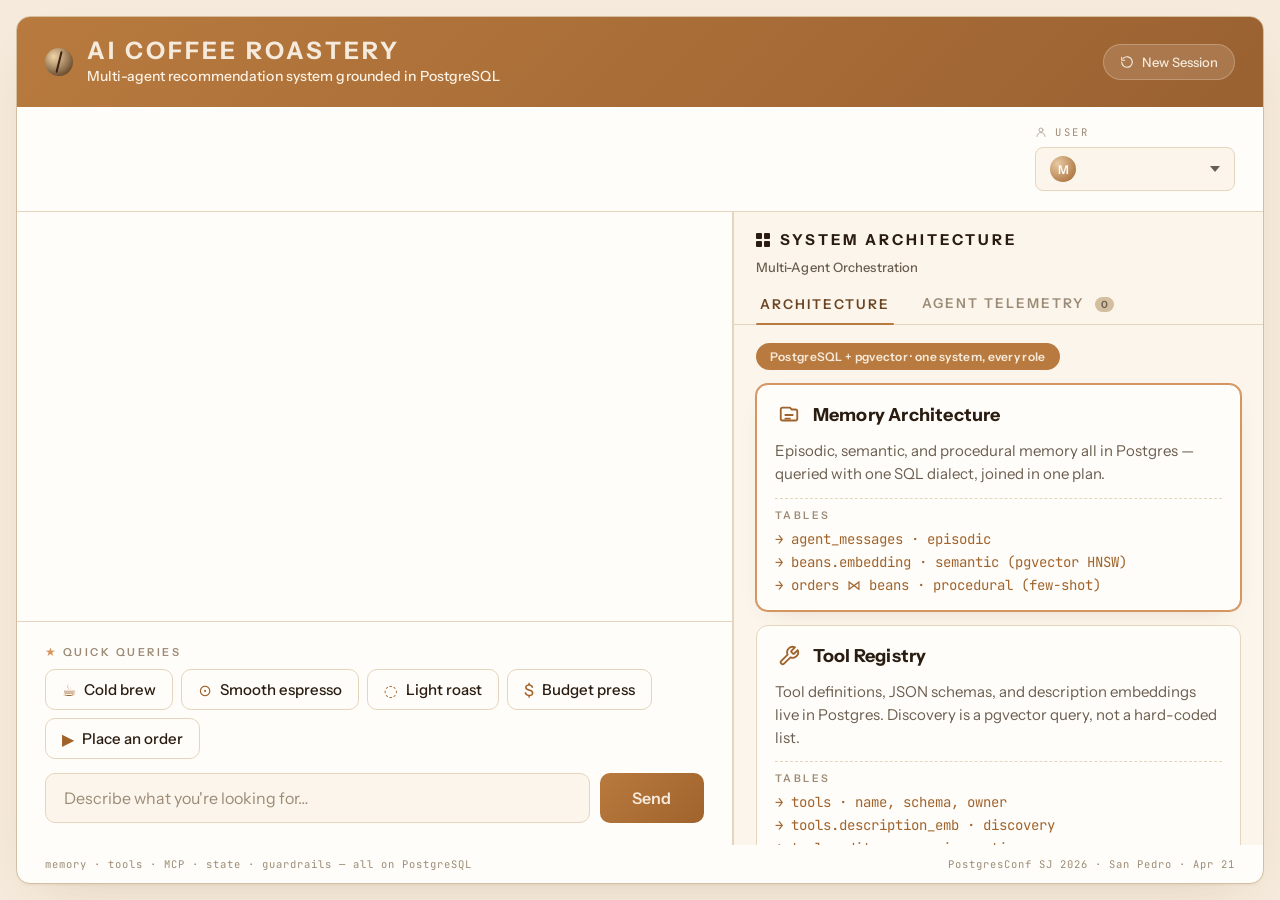
==== commit 5f71206a: "style(postgresconf-2026): Improve projector legibility of subtitles The top 'Multi-agent recommendat" ====
--- a/conferences/postgresconf-2026-agentic-postgres/static/index.html
+++ b/conferences/postgresconf-2026-agentic-postgres/static/index.html
@@ -150,11 +150,12 @@
         line-height: 1;
       }
       .brand .sub {
-        font-family: var(--f-display);
-        font-style: italic;
-        font-size: 17px;
-        color: rgba(255, 248, 236, 0.82);
-        line-height: 1;
+        font-family: var(--f-ui);
+        font-size: 14px;
+        font-weight: 500;
+        color: rgba(255, 248, 236, 0.95);
+        line-height: 1.3;
+        letter-spacing: 0.1px;
       }
       .topbar-right {
         display: flex;
@@ -599,10 +600,11 @@
         border-radius: 1px;
       }
       .side-sub {
-        font-family: var(--f-display);
-        font-style: italic;
-        font-size: 16px;
-        color: var(--ink-dim);
+        font-family: var(--f-ui);
+        font-size: 13px;
+        font-weight: 500;
+        color: var(--ink-mut);
+        letter-spacing: 0.1px;
       }
       .side-tabs {
         display: flex;
@@ -1546,7 +1548,7 @@
         } catch (err) {
           think.remove();
           const e = el("div", "msg agent");
-          e.innerHTML = `<span class="label" style="color:var(--amber-chat)">Error</span>${esc(err.message)}. Is the API running?`;
+          e.innerHTML = `<span class="label" style="color:var(--err)">Error</span>${esc(err.message)}. Is the API running?`;
           chat.appendChild(e);
           clearInterval(state.timer);
           state.busy = false;
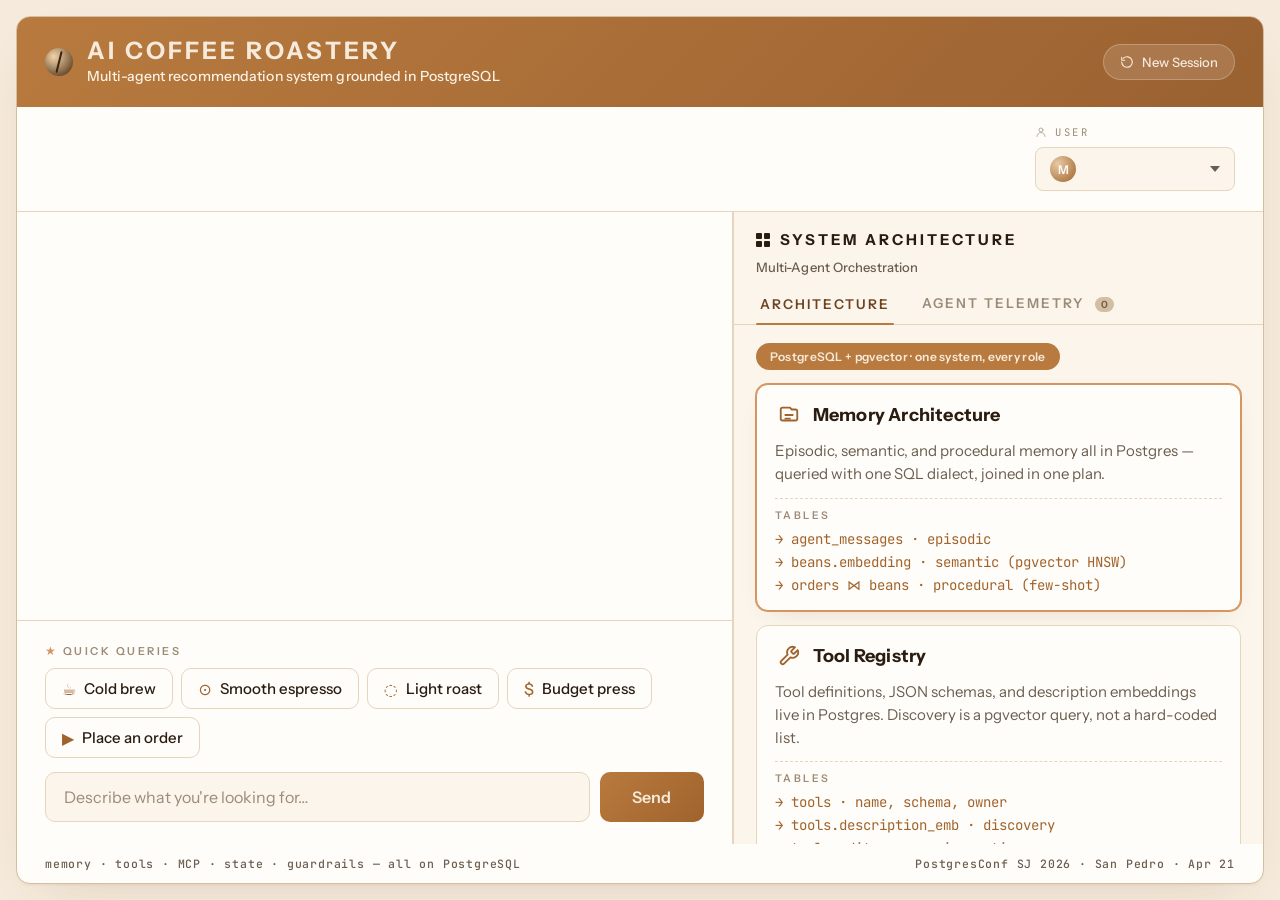
==== commit c608bd33: "style(postgresconf-2026): Bump footer contrast for projector legibility Footer was 10.5px mono in --" ====
--- a/conferences/postgresconf-2026-agentic-postgres/static/index.html
+++ b/conferences/postgresconf-2026-agentic-postgres/static/index.html
@@ -1016,9 +1016,10 @@
         justify-content: space-between;
         align-items: center;
         font-family: var(--f-mono);
-        font-size: 10.5px;
-        color: var(--ink-dim);
-        letter-spacing: 1px;
+        font-size: 11.5px;
+        font-weight: 500;
+        color: var(--ink-mut);
+        letter-spacing: 0.8px;
       }
 
       .cite-pop {
